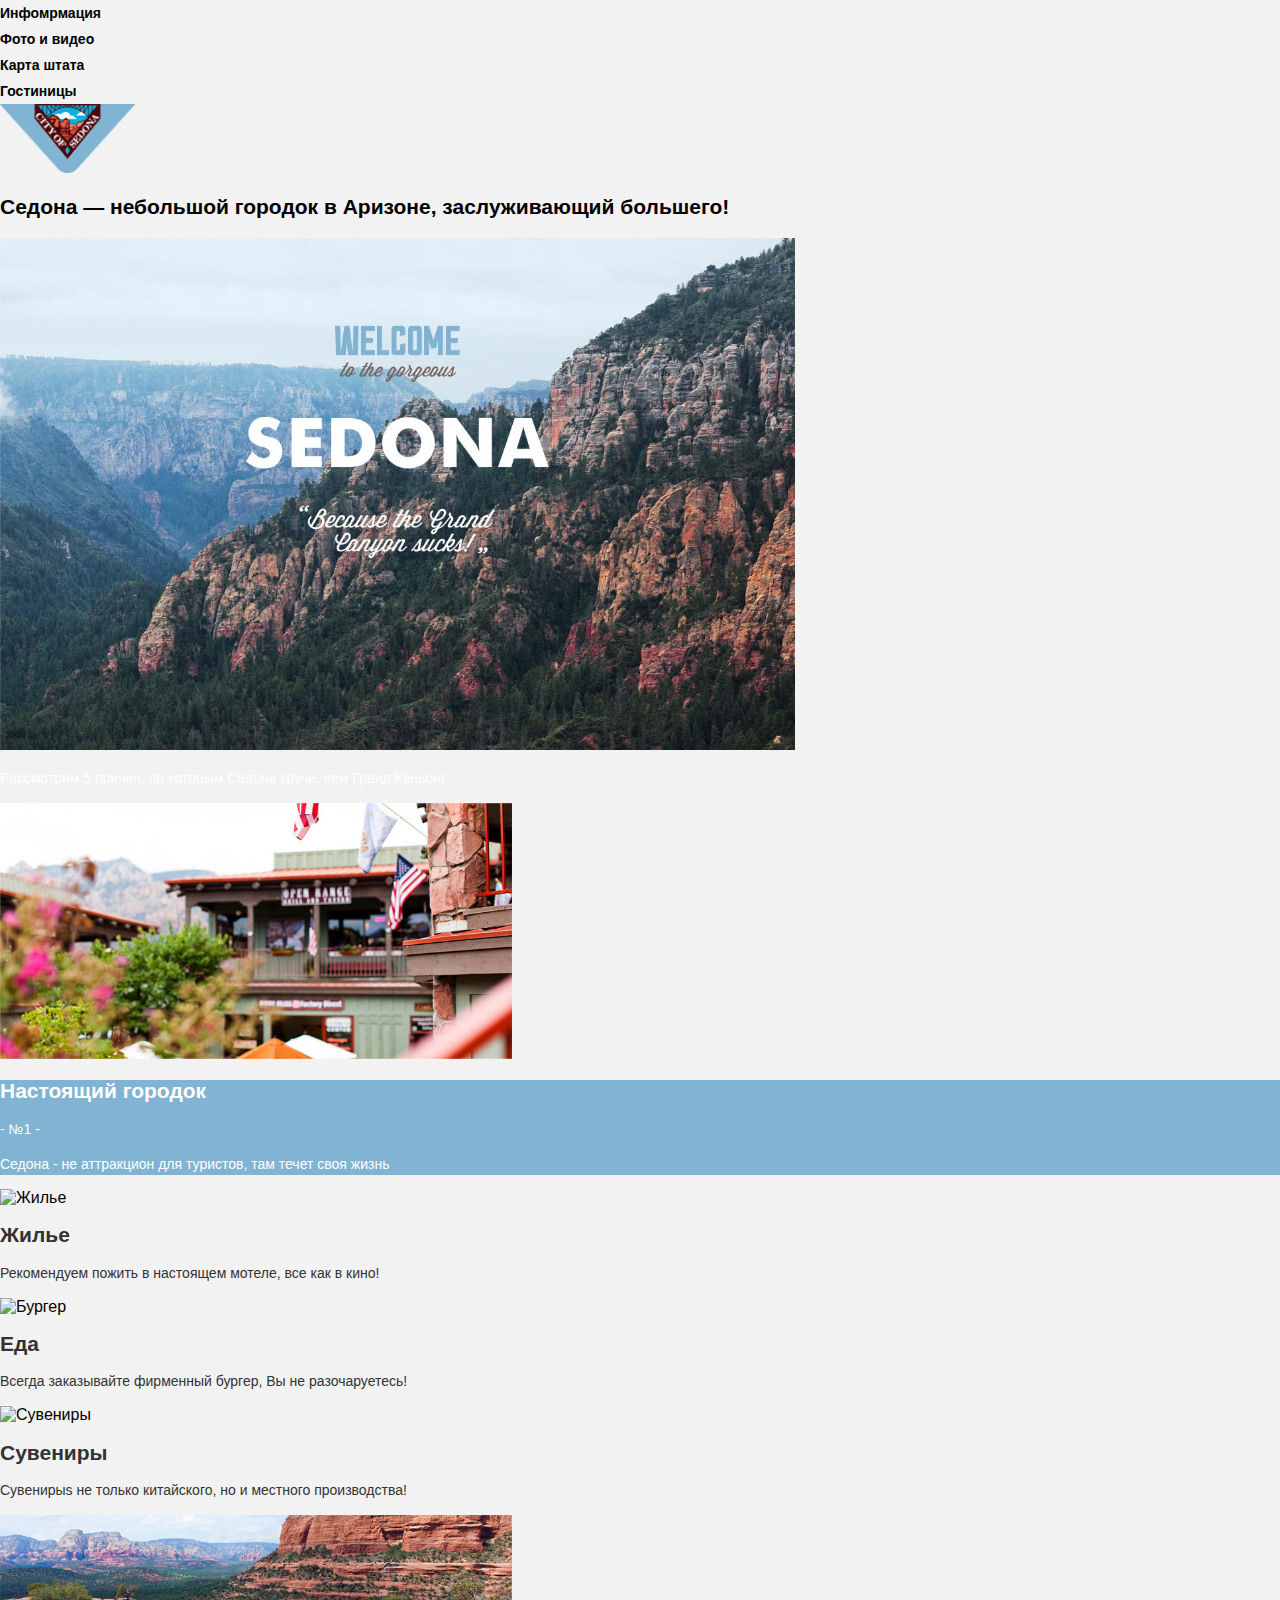
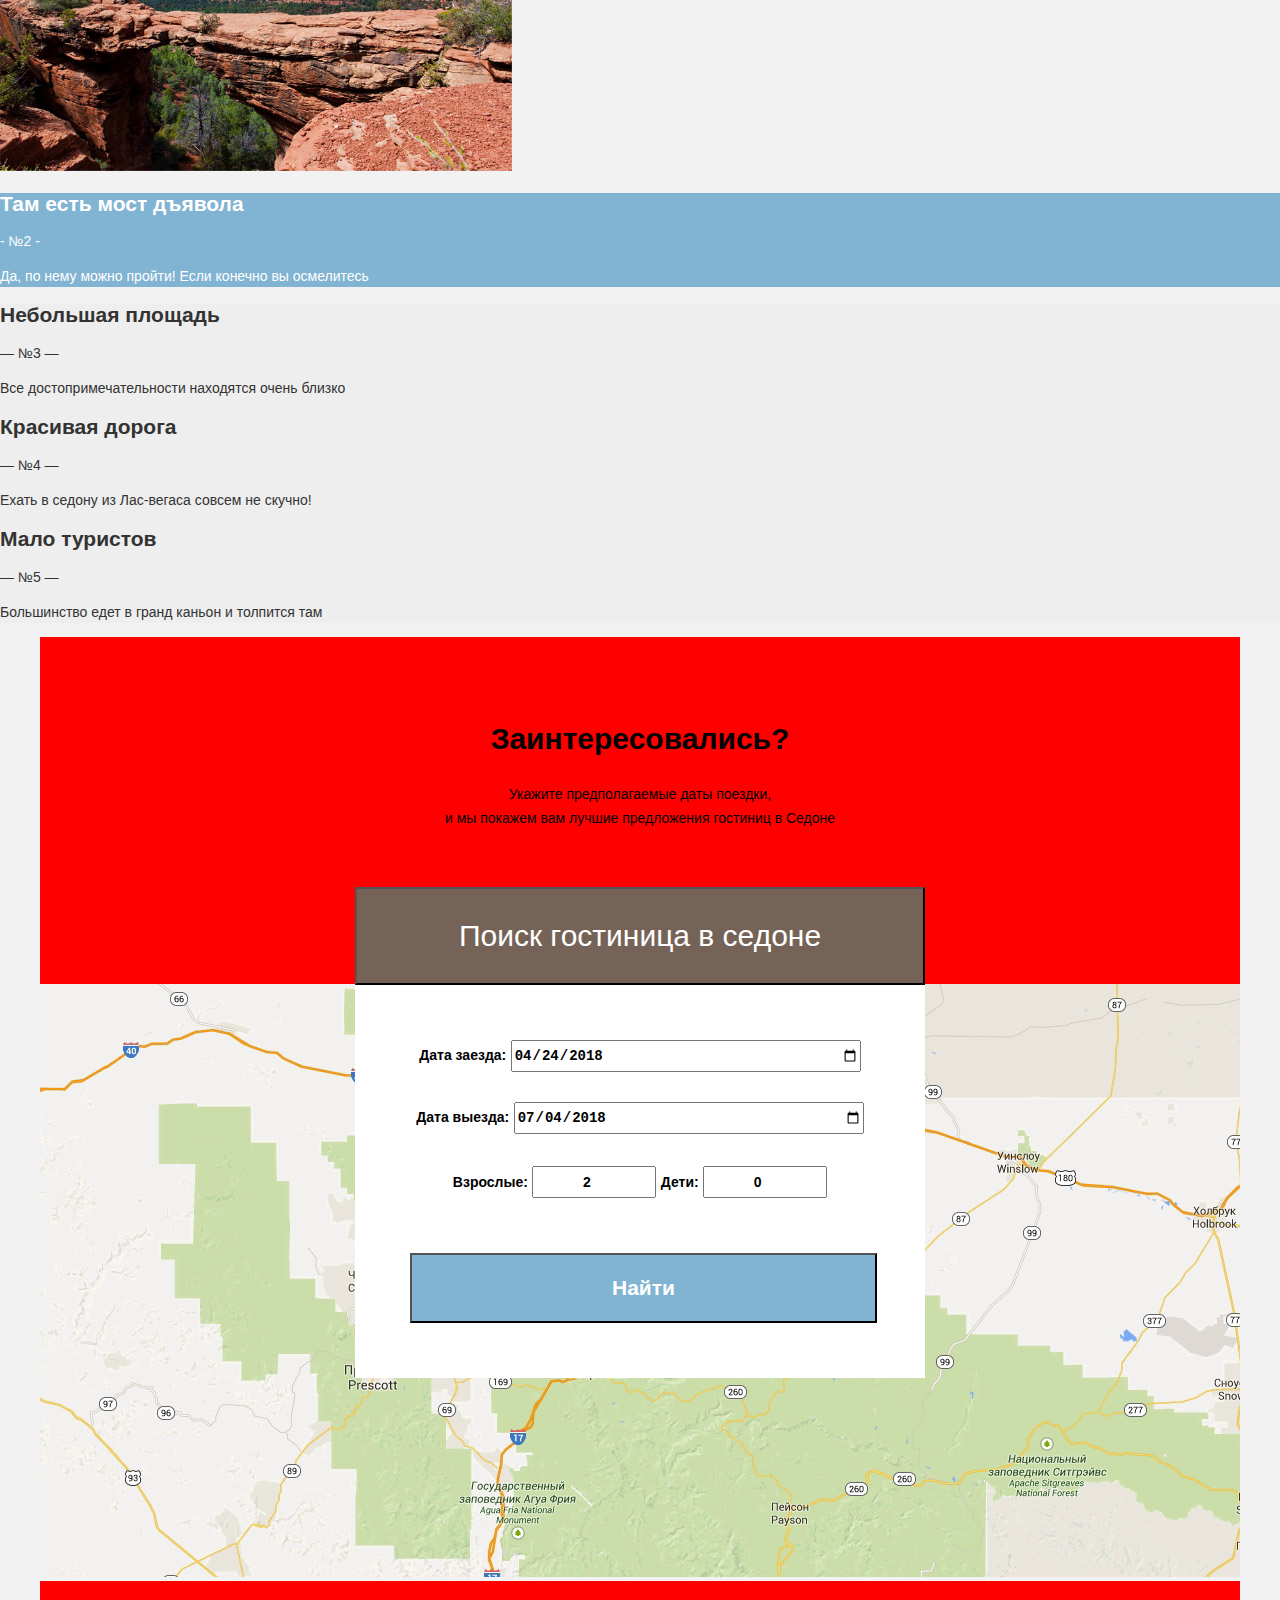
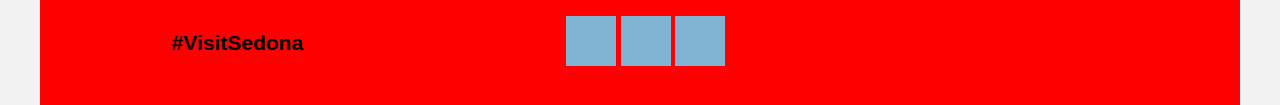
==== index.html @ d607584d "Доступность" ====
<!DOCTYPE html>
<html lang="ru">
  <head>
    <meta charset="utf-8">
    <title>HTML Academy: Седона</title>
    <link rel="stylesheet" href="css/style.css">
  </head>
  <body>
  	<header>
  	  <nav class="navigation">
  	    <ul>
		  		<li><a href="#" alt="инфомрмация">Инфомрмация</a></li>
	  			<li><a href="#" alt="фото и видео">Фото и видео</a></li>
	  			<li><a href="#" alt="карта штата">Карта штата</a></li>
	  			<li><a href="#" alt="rостиницы">Гостиницы</a></li>
	  		</ul>	
	  </nav>

	  <img class="logo" src="img/logo.png" alt="Логотип">

	  <section class="mainInfo">
			<h2>Седона — небольшой городок в Аризоне, заслуживающий большего!</h2>
			<img src="img/mainPhoto.jpg" class="mainPhoto" alt="Основное фото" height="512px">
	  </section>
	</header>
  	
	<main>
		<section class="motivation">
			<h2 class="visually-hidden">Основные преимущества Седоны</h2>
			<p>Рассмотрим 5 причин, по которым Седона круче, чем Гранд Каньон!</p>
			<ul class="features">
			  <li class="feature">
					<div class="bigFeature">
					  <img src="img/hotel.jpg" alt="Город" width="512" height="256">
					  <div class="about">
							<h2>Настоящий городок</h2>
							<p>- №1 -</p>
							<p>Седона - не аттракцион для туристов, там течет своя жизнь</p>
					  </div>	
					</div>
			  </li>

				<li class="feature">
					<article class="smallFeature">
						<img src="" alt="Жилье">
						<h2>Жилье</h2>
						<p>Рекомендуем пожить в настоящем мотеле, все как в кино!</p>
					</article>
					<article class="smallFeature">
						<img src="" alt="Бургер">
						<h2>Еда</h2>
						<p>Всегда заказывайте фирменный бургер, Вы не разочаруетесь!</p>
					</article>
					<article class="smallFeature">
						<img src="" alt="Сувениры">
						<h2>Сувениры</h2>
						<p>Сувенирыs не только китайского, но и местного производства!</p>
					</article>
				</li>

				<li class="feature">
					<div class="bigFeature">
						<img src="img/stones.jpg" alt="Мост дъявола" width="512" height="256">
						<div class="about">
							<h2>Там есть мост дъявола</h2>
							<p>- №2 -</p>
							<p>Да, по нему можно пройти! Если конечно вы осмелитесь</p>
						</div>
					</div>
				</li>

				<li class="feature">
					<div class="smallFeature">
						<h2>Небольшая площадь</h2>
						<p>— №3 —</p>
						<p>Все достопримечательности находятся очень близко</p>
					</div>
					<div class="smallFeature">
						<h2>Красивая дорога</h2>
						<p>— №4 —</p> 
						<p>Ехать в седону из Лас-вегаса совсем не скучно!</p>
					</div>
					<div class="smallFeature">
						<h2>Мало туристов</h2> 
						<p>— №5 —</p>
						<p>Большинство едет в гранд каньон и толпится там</p>
					</div>
				</li>
				</ul>
			</section>

			<section class="interesting">
					<h2>Заинтересовались?</h2>
					<p>Укажите предполагаемые даты поездки, <br>и мы покажем вам лучшие предложения гостиниц в Седоне</p>

					<div class="search">
						<button type="button" id="showFilter" alt="Показать форму поиска">Поиск гостиница в седоне</button>
						<form class="searchHotel" action="" method="post">
							<h2 class="visually-hidden">Форма для бронирования гостиницы</h2>
							<label for="date-field">Дата заезда:</label>
							<input type="date" name="date-in" id="date-in-field" value="2018-04-24">
							<br>
							<label for="date-out-field">Дата выезда:</label>
							<input type="date" name="date-out" id ="date-out-field" value="2018-07-04">
							<br>
							<label for="man-count-field">Взрослые:</label>
							<input type="number" id="man-count-field" name="manCount" step="1" min="0" value="2">
							<label for="child-count-field">Дети:</label>
							<input type="number" id="child-count-field" name="childCount" step="1" min="0" value="0">
							<br>
							<input type="submit" name="submit" id = "search-submit" value="Найти">
						</form>	
					</div>
			</section>

			<section class="location">
				<img src="img/map.jpg" alt="Карта" width="100%">
			</section>
				
			
			

  	</main>

  	<footer>
	  	<section class="hashTag">#VisitSedona</section>

  	  <section class="social">
  	  	 <h2 class="visually-hidden">Социальные сети</h2>
         <a href="#" class="social tw-btn" alt="Твиттер"></a>
         <a href="#" class="social fb-btn" alt="фейсбук"></a>
         <a href="#" class="social yt-btn" alt="ютуб"></a>
      </section> 
			
  	  <section class="copyRight"> 
  	  	<a href="#" alt="Главная страница"></a>
      </section>
  	</footer>
  </body>
</html>
---- css/style.css ----
body{
	font-family: 'PT Sans', sans-serif;
	background-color: #f2f2f2;
	width: 1280px;
	margin: 0 auto;
}

footer{
	display: flex;
	justify-content:space-around;
	align-items: center;
	width: 1200px;
	margin: 0 auto;
	padding-top: 35px;
	padding-bottom: 35px;

	background-color: red;
}



.logo{
	width: 136px;
}

.navigation{
	font-size: 14px;
}


.navigation ul,
.motivation ul{
	list-style: none;
	padding:0px;
	margin: 0px;
}

.navigation a{
	color: #000000;
	text-decoration: none;
	font-weight: bold;
	line-height: 26px;
} 

.mainInfo h2{
	color: #000000;
	font-size: 21px;
	line-height: 26px;
}

.motivation p{
	color: #ffffff;
	font-size: 14px;
	line-height: 21px;
}

.motivation h2{
	color: #333333;
	font-size: 21px;
	line-height: 21px;
}

.motivation .bigFeature h2{
	color:#ffffff;
}

.motivation p:first-child{
	color: #333333;
	font-size: 14px;
	line-height: 26px;
}

.motivation .about{
	background-color:#81b3d2;
}

.motivation .smallFeature p{
	color: #333333;
}

.feature:last-child{
	background-color:#eeeeee; 
}


.location{
	width: 1200px;
	margin: 0 auto;
}

.interesting{
	position: relative;

	text-align: center;

	width: 1200px;
	margin: 0 auto;
	padding-top: 60px;
	padding-bottom: 140px;

	background-color: red;
}

.interesting h2{
	font-weight: bold;
	font-size: 30px;
	line-height: 36px;
}


.interesting p{
	font-size: 14px;
	line-height: 24px;
}


.search{
	position: absolute;
	margin: 0 auto;
	left: 0;
	right: 0;
	bottom: -394px;

	width: 570px;
}

.search button{
	color: white;
	font-size: 30px;
	line-height: 24px;

	width: 100%;
	padding: 35px 0;

	background-color: #766357;
}

.searchHotel{
	background-color: white;
	padding-bottom: 55px;
	padding-right: 55px;
	padding-left: 55px;
	padding-top: 55px;
}


.searchHotel h2{
	background-color: #766357;
	color:#000000;
	font-size: 21px;
	line-height: 26px;
}

#date-in-field{
	width: 345px;
}

#date-out-field{
	margin-top: 30px;
	width: 345px;
}

#man-count-field,
#child-count-field{
	text-align: center;

	width: 116px;

	margin-top: 32px;
	margin-bottom: 55px;
}

.searchHotel label,
.searchHotel input{
	font-weight: bold;
	color:#000000;
	font-size: 14px;
	line-height: 26px;
}

.searchHotel input[type="submit"]{
	color:#ffffff;
	font-size: 21px;
	line-height: 26px;
	text-align: center;

	padding: 20px 200px;

	background-color: #81b3d2;
}

.searchHotel input[type="submit"]:active{
	background-color: #5496bd;
	color:#88b6d1;
}



.itemDescription h2{
	font-weight: bold;
	color:#000000;
	font-size: 21px;
	line-height: 26px;
}

.itemDescription p{
	font-weight: bold;
	color:#333333;
	font-size: 14px;
	line-height: 21px;
}

.more-link{
	background-color: #81b3d2;
}

.reservation-link{
	background-color: #766357;	
}

.preview{
	width: 135px;
	height: 90px;
}




.hashTag{
	color:#000000;
	font-size: 21px;
	line-height: 26px;
	font-weight: bold;
}


.copyRight a{
		display: inline-block;
		background: url("img/logo-htmlacademy.svg") 50% 50% no-repeat;
		width: 120px;
		height: 43px;
}

.copyRight a:hover{
		background-color: #79a8c5;
}

.copyRight a:active{
		background-color: #bdbbbc;
}

a.social{
	width: 50px;
	height: 50px;
	display: inline-block;
	background-color: #81b3d2;
}

a.social:active{
	background-color: #5496bd;
}

a.social.tw-btn{
	background-image: url("img/twitter.svg");
	background-position: 50% 50%;
	background-size: 100%;
	background-repeat: no-repeat;
}

a.social.fb-btn{
	background-image: url("img/fb-icon.svg");
	background-position: 50% 50%;
	background-repeat: no-repeat;
}

a.social.yt-btn{
	background-image: url("img/youtube.svg");
	background-position: 50% 50%;
	background-size: 100%;
	background-repeat: no-repeat;
}

.visually-hidden {
  position: absolute;
  width: 1px;
  height: 1px;
  margin: -1px;
  border: 0;
  padding: 0;
  clip: rect(0 0 0 0);
  overflow: hidden;
}


@font-face {
    font-family: 'PtSans';
    src: url('https://fonts.googleapis.com/css?family=PT+Sans:400,700&amp;subset=cyrillic');
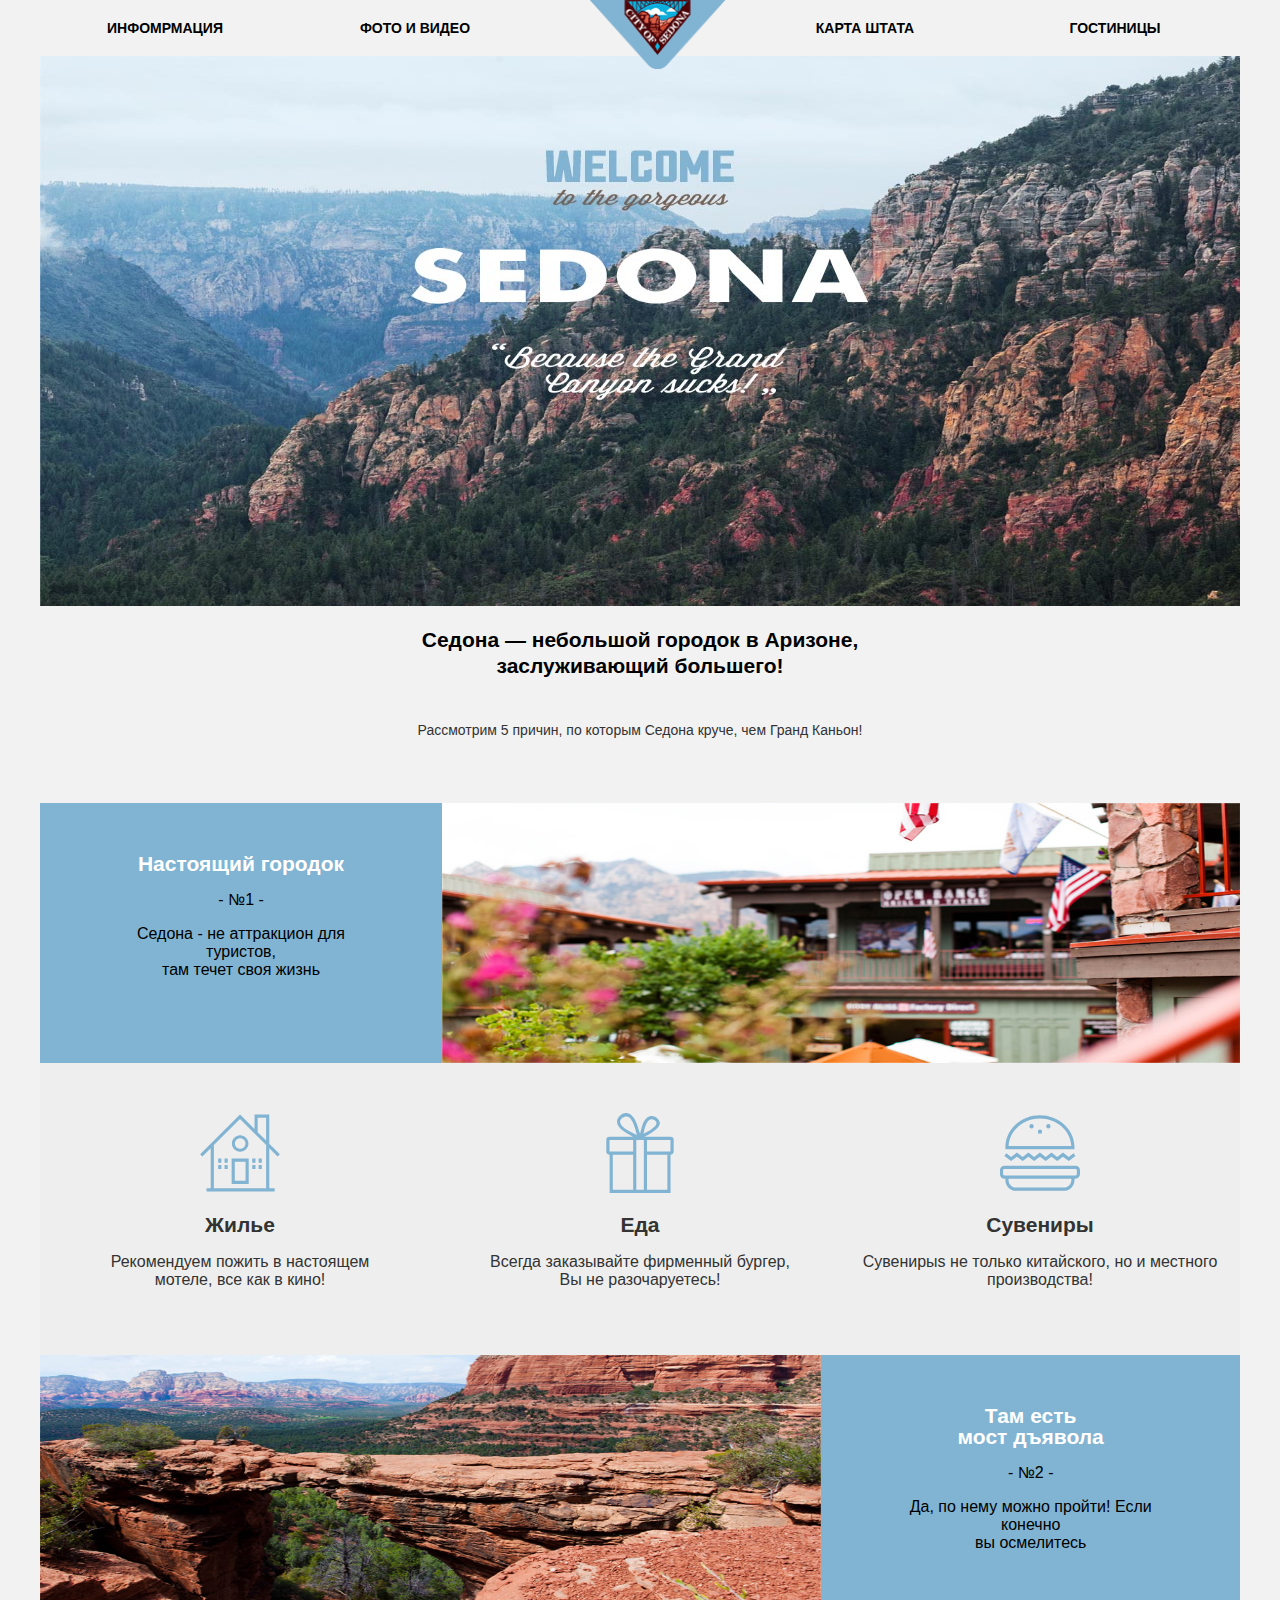
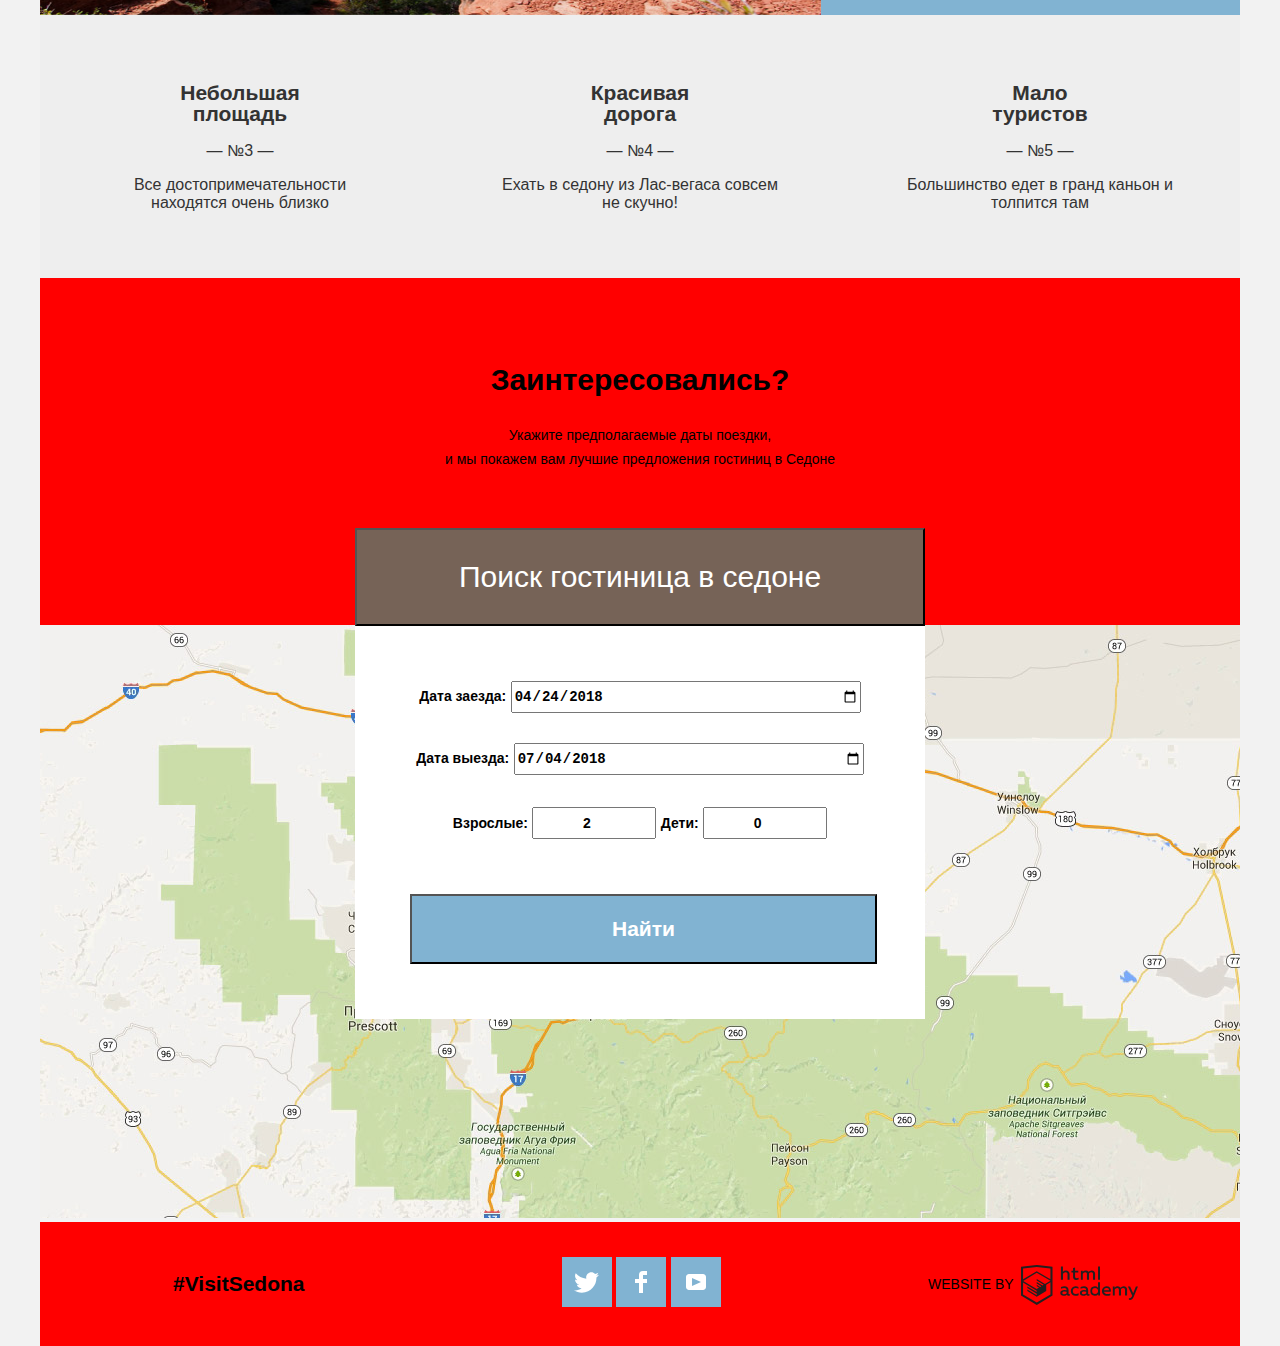
==== commit de042ab2: "additional styles" ====
--- a/index.html
+++ b/index.html
@@ -1,4 +1,4 @@
-<!DOCTYPE html>
+	<!DOCTYPE html>
 <html lang="ru">
   <head>
     <meta charset="utf-8">
@@ -19,15 +19,17 @@
 	  <img class="logo" src="img/logo.png" alt="Логотип">
 
 	  <section class="mainInfo">
-			<h2>Седона — небольшой городок в Аризоне, заслуживающий большего!</h2>
-			<img src="img/mainPhoto.jpg" class="mainPhoto" alt="Основное фото" height="512px">
+	  	<img src="img/mainPhoto.jpg" class="mainPhoto" alt="Основное фото" height="550px" width="100%">
+			<h2>Седона — небольшой городок в Аризоне,<br>заслуживающий большего!</h2>
 	  </section>
 	</header>
   	
 	<main>
 		<section class="motivation">
 			<h2 class="visually-hidden">Основные преимущества Седоны</h2>
-			<p>Рассмотрим 5 причин, по которым Седона круче, чем Гранд Каньон!</p>
+			<div class="motivationInfo">
+				<p>Рассмотрим 5 причин, по которым Седона круче, чем Гранд Каньон!</p>
+			</div>
 			<ul class="features">
 			  <li class="feature">
 					<div class="bigFeature">
@@ -35,26 +37,26 @@
 					  <div class="about">
 							<h2>Настоящий городок</h2>
 							<p>- №1 -</p>
-							<p>Седона - не аттракцион для туристов, там течет своя жизнь</p>
+							<p>Седона - не аттракцион для туристов, <br>там течет своя жизнь</p>
 					  </div>	
 					</div>
 			  </li>
 
 				<li class="feature">
 					<article class="smallFeature">
-						<img src="" alt="Жилье">
+						<img src="img/icon-1.svg" alt="Жилье" width="80" height="80">
 						<h2>Жилье</h2>
-						<p>Рекомендуем пожить в настоящем мотеле, все как в кино!</p>
+						<p>Рекомендуем пожить в настоящем <br>мотеле, все как в кино!</p>
 					</article>
 					<article class="smallFeature">
-						<img src="" alt="Бургер">
+						<img src="img/icon-2.svg" alt="Бургер" width="80" height="80">
 						<h2>Еда</h2>
-						<p>Всегда заказывайте фирменный бургер, Вы не разочаруетесь!</p>
+						<p>Всегда заказывайте фирменный бургер,<br> Вы не разочаруетесь!</p>
 					</article>
 					<article class="smallFeature">
-						<img src="" alt="Сувениры">
+						<img src="img/icon-3.svg" alt="Сувениры" width="80" height="80">
 						<h2>Сувениры</h2>
-						<p>Сувенирыs не только китайского, но и местного производства!</p>
+						<p>Сувенирыs не только китайского, но и местного <br>производства!</p>
 					</article>
 				</li>
 
@@ -62,28 +64,28 @@
 					<div class="bigFeature">
 						<img src="img/stones.jpg" alt="Мост дъявола" width="512" height="256">
 						<div class="about">
-							<h2>Там есть мост дъявола</h2>
+							<h2>Там есть <br>мост дъявола</h2>
 							<p>- №2 -</p>
-							<p>Да, по нему можно пройти! Если конечно вы осмелитесь</p>
+							<p>Да, по нему можно пройти! Если конечно <br>вы осмелитесь</p>
 						</div>
 					</div>
 				</li>
 
 				<li class="feature">
 					<div class="smallFeature">
-						<h2>Небольшая площадь</h2>
+						<h2>Небольшая<br>площадь</h2>
 						<p>— №3 —</p>
-						<p>Все достопримечательности находятся очень близко</p>
+						<p>Все достопримечательности<br>находятся очень близко</p>
 					</div>
 					<div class="smallFeature">
-						<h2>Красивая дорога</h2>
+						<h2>Красивая<br>дорога</h2>
 						<p>— №4 —</p> 
-						<p>Ехать в седону из Лас-вегаса совсем не скучно!</p>
+						<p>Ехать в седону из Лас-вегаса совсем <br>не скучно!</p>
 					</div>
 					<div class="smallFeature">
-						<h2>Мало туристов</h2> 
+						<h2>Мало<br>туристов</h2> 
 						<p>— №5 —</p>
-						<p>Большинство едет в гранд каньон и толпится там</p>
+						<p>Большинство едет в гранд каньон и <br>толпится там</p>
 					</div>
 				</li>
 				</ul>
@@ -125,15 +127,16 @@
   	<footer>
 	  	<section class="hashTag">#VisitSedona</section>
 
-  	  <section class="social">
-  	  	 <h2 class="visually-hidden">Социальные сети</h2>
+      <section class="socials">
+         <h2 class="visually-hidden">Социальные сети</h2>
          <a href="#" class="social tw-btn" alt="Твиттер"></a>
          <a href="#" class="social fb-btn" alt="фейсбук"></a>
          <a href="#" class="social yt-btn" alt="ютуб"></a>
       </section> 
-			
-  	  <section class="copyRight"> 
-  	  	<a href="#" alt="Главная страница"></a>
+      
+      <section class="copyRight"> 
+        <p>WEBSITE BY</p>
+        <a href="#" alt="Главная страница"><img src="img/logo-htmlacademy.svg"  alt="Логотип"></a>
       </section>
   	</footer>
   </body>
--- a/css/style.css
+++ b/css/style.css
@@ -5,28 +5,56 @@
 	margin: 0 auto;
 }
 
-footer{
-	display: flex;
-	justify-content:space-around;
-	align-items: center;
+header{
+	position: relative;
 	width: 1200px;
 	margin: 0 auto;
-	padding-top: 35px;
-	padding-bottom: 35px;
-
-	background-color: red;
-}
+	text-align: center;
+}
+
 
 
 
 .logo{
 	width: 136px;
+	position: absolute;
+	top:0;
+	left: 550px;
 }
 
 .navigation{
 	font-size: 14px;
-}
-
+
+	padding-top: 20px;
+	padding-bottom: 20px;
+}
+
+.navigation ul{
+	display: flex;
+	justify-content: space-around;
+	flex-direction: row;
+	padding: 0;
+	margin: 0;
+}
+
+.navigation ul li:nth-child(2){
+	margin-right: auto;
+}
+
+.navigation ul li a{
+	padding: 0;
+}
+
+.navigation ul li{
+	text-align: center;
+	text-transform: uppercase;
+	font-weight: bold;
+
+	display: inline-block;
+	padding: 0;
+	margin: 0;
+	width: 250px;
+}
 
 .navigation ul,
 .motivation ul{
@@ -38,8 +66,7 @@
 .navigation a{
 	color: #000000;
 	text-decoration: none;
-	font-weight: bold;
-	line-height: 26px;
+	padding:0px;
 } 
 
 .mainInfo h2{
@@ -48,10 +75,25 @@
 	line-height: 26px;
 }
 
-.motivation p{
+
+.motivation{
+	width: 1200px;
+	margin: 0 auto;
+	
+}
+
+.motivationInfo{
+	width: 1200px;
+	text-align: center;
+	padding-top:20px; 
+	padding-bottom:60px;
+}
+
+.motivationInfo p{
 	color: #ffffff;
 	font-size: 14px;
 	line-height: 21px;
+	margin: 0;
 }
 
 .motivation h2{
@@ -74,12 +116,78 @@
 	background-color:#81b3d2;
 }
 
+.motivation .smallFeature{
+	width: 400px;
+}
+
 .motivation .smallFeature p{
 	color: #333333;
 }
 
+.features{
+	display: flex;
+	flex-direction: column;
+}
+
+.feature{
+	text-align: center;
+	display: flex;
+	flex-direction: row;
+	justify-content: space-around;
+}
+
+
+.feature .bigFeature {
+	height: 260px;
+}
+
+.feature .bigFeature h2{
+	display: inline-block;
+	padding: 0;
+	margin: 0;
+	text-align: center;
+}
+
+.feature:nth-child(1) .bigFeature .about,
+.feature:nth-child(3) .bigFeature .about{
+	padding-top: 50px;
+	padding-bottom:60px;
+	padding-left:60px;
+	padding-right: 60px;
+}
+
+.feature:nth-child(1) .bigFeature img,
+.feature:nth-child(3) .bigFeature img{
+	width: 800px;
+	height: 260px;
+}
+
+.feature:nth-child(1) .bigFeature{
+	display: flex;
+	flex-direction: row-reverse;
+}
+
+.feature:nth-child(3) .bigFeature{
+	display: flex;
+	flex-direction: row;
+}
+
+
+
+
+
+.feature:nth-child(2){
+	background-color:#eeeeee; 
+	padding-top: 50px;
+	padding-bottom: 50px;
+}
+
+
+
 .feature:last-child{
 	background-color:#eeeeee; 
+	padding-top: 50px;
+	padding-bottom: 50px;
 }
 
 
@@ -113,6 +221,105 @@
 	line-height: 24px;
 }
 
+
+.searchResult{
+	display: flex;
+	flex-direction: column;
+	justify-content: content;
+
+	width: 1200px;
+	margin: 0 auto;
+}
+
+.searchResultHeader{
+	display: flex;
+	flex-direction: row;
+	justify-content: space-around;
+	align-items: center;
+	padding: 35px 0;
+}
+
+.searchResultHeader .sortDir{
+	margin-left: auto;
+
+	background-color: red;
+}
+
+.searchResultHeader li{
+	list-style: none;
+	padding: 0;
+	margin: 0;
+	display: inline-block;
+	margin-right: 36px;
+}
+
+.searchResultHeader ul{
+	list-style: none;
+	padding: 0;
+	margin: 0;
+
+	margin-left: 50px;
+}
+
+.searchResultHeader .sort-count{
+	display: inline-block;
+	font-size: 21px;
+	line-height: 26px;
+	font-weight: bold;
+	text-transform:uppercase;
+}
+
+.searchResult .searchResultHeader,
+.searchResult .item{
+	padding-left: 73px;
+	padding-right: 73px;
+}
+
+
+
+
+.item{
+	display: flex;
+	flex-direction: row;
+	align-items: center;
+	padding-top: 34px;
+	padding-bottom: 32px;
+	border-bottom: 1px solid #666666;
+}
+
+.item:first-of-type{
+	border-top: 1px solid #666666;
+}
+
+.item .rating{
+	display: flex;
+	flex-direction: column;
+	height: 93px;
+	margin-left: auto;
+	padding: 0;
+}
+
+
+.item .rating .stars{
+	width: 110px;
+	height: 20px;
+
+	background-color: red;
+}
+
+.item .rating .ratingDescription{
+	width: 110px;
+	text-transform: uppercase;
+	font-size: 14px;
+	text-align: center;
+	margin-top: auto;
+	padding: 7px 0;
+}
+
+.item .rating .ratingDescription p{
+	margin: 0;
+	padding: 0;
+}
 
 .search{
 	position: absolute;
@@ -195,14 +402,99 @@
 }
 
 
+.itemDescription {
+	display: flex;
+	flex-direction: column;
+	justify-content: space-between;
+	align-items: center;
+	width: 260px;
+	height: 90px;
+	margin-left: 30px;
+}
+
+.itemDescription .links{
+	display: flex;
+	flex-direction: row;
+}
+
+.itemDescription .links a{
+	font-size: 14px;
+	display: inline-block;
+	text-decoration: none;
+	text-transform: uppercase;
+	color: white;
+	text-align: center;
+	padding: 7px 0;
+}
+
+.itemDescription .type-info{
+	display: flex;
+	justify-content: row;
+}
+
+.itemDescription .type-info p{
+	display: inline-block;
+	padding: 0;
+	margin: 0;
+}
+
+.itemDescription .type-info p:first-child{
+	width: 109px;
+}
+
+.itemDescription .type-info p:last-child{
+	width: 142px;
+	margin-left: 8px;
+}
+
+
+.itemDescription .links a:first-child{
+	width: 110px;
+}
+
+.itemDescription .links a:last-child{
+	width: 142px;
+	margin-left: 8px;
+}
+
+.itemDescription .links a:first-child:active{
+	background-color: #5496bd;
+	color: #88b6d1;
+}
+
+.itemDescription .links a:first-child:hover{
+	background-color: #669ec0;
+	color: white;
+}
+
+.itemDescription .links a:last-child:active{
+	background-color: #503e33;
+	color: #857871;
+}
+
+.itemDescription .links a:last-child:hover{
+	background-color: #604e43;
+	color: white;
+}
+
+
 
 .itemDescription h2{
+	width: 100%;
+	padding: 0;
+	margin-left: 0px;
 	font-weight: bold;
 	color:#000000;
 	font-size: 21px;
 	line-height: 26px;
 }
 
+.itemDescription h2,
+.itemDescription p{
+	padding: 0;
+	margin: 0;
+}
+
 .itemDescription p{
 	font-weight: bold;
 	color:#333333;
@@ -219,12 +511,183 @@
 }
 
 .preview{
-	width: 135px;
+	width: 136px;
 	height: 90px;
 }
 
-
-
+fieldset {
+    border: 0;
+}
+
+
+.filter{
+	width: 1200px;
+	margin: 0 auto;
+
+	font-weight: 600;
+  font-size: 16px;
+  line-height: 21px;
+  color: #ffffff;
+  text-transform: uppercase;
+
+  background-image: url("../img/filter_background.jpg");
+}
+
+.mainFilter{
+	display: flex;
+	flex-direction: row;
+
+	padding: 30px 70px;
+}
+
+.loading,
+.infrastructure{
+	display: flex;
+	justify-content: space-between;
+	flex-direction: column;
+	width: 255px;
+}
+
+.filter-range {
+  width: 330px;
+  margin-left: auto;
+}
+
+.filter-range-title {
+  margin-bottom: 9px;
+}
+
+.price-controls {
+  position: relative;
+  
+  height: 36px;
+  margin-bottom: 20px;
+
+  font-size: 0;
+
+  border: 2px solid #ffffff;
+  border-radius: 2px;
+}
+
+.price-controls::after {
+  content: "";
+  position: absolute;
+  top: 50%;
+  left: 50%;
+
+  width: 2px;
+  height: 22px;
+
+  background: #ffffff;
+  transform: translate(-50%, -50%);
+}
+
+.price-controls label {
+  display: inline-block;
+
+  font-size: 14px;
+  line-height: 38px;
+  vertical-align: top;
+
+  cursor: pointer;
+}
+
+.price-controls .min-price,
+.price-controls .max-price {
+  width: 90px;
+  padding-left: 65px;
+}
+
+.price-controls input {
+  width: 50px;
+  margin: 0;
+
+  color: inherit;
+  font: inherit;
+
+  background: none;
+  border: none;
+}
+
+.range-controls {
+  position: relative;
+
+  margin-bottom: 32px;
+}
+
+.range-controls .scale {
+  height: 2px;
+
+  background: rgba(255, 255, 255, 0.3);
+}
+
+.range-controls .bar {
+  width: 80%;
+  height: 2px;
+
+  background: #ffffff;
+}
+
+.range-toggle {
+  position: absolute;
+  top: -9px;
+
+  width: 4px;
+  height: 4px;
+
+  background: #ababab;
+  border: 8px solid #ffffff;
+  border-radius: 50%;
+  box-shadow: 0 2px 1px 0 rgba(0, 1, 1, 0.2);
+  cursor: pointer;
+}
+
+.range-toggle:hover {
+  background: #1c4f80;
+}
+
+.range-toggle-min {
+  left: 0;
+}
+
+.range-toggle-max {
+  left: 80%;
+}
+
+.btn-transparent {
+  display: block;
+  margin: 0 auto;
+  padding: 6px 35px;
+
+  font-size: 14px;
+  line-height: 20px;
+  color: #ffffff;
+  text-transform: uppercase;
+
+  background: transparent;
+  border: 2px solid #ffffff;
+  border-radius: 2px;
+  cursor: pointer;
+}
+
+.btn-transparent:hover {
+  color: #000000;
+
+  background: #ffffff;
+}
+
+footer{
+	display: flex;
+	justify-content:space-between;
+	align-items: center;
+	width: 965px;
+	margin: 0 auto;
+	padding-top: 35px;
+	padding-bottom: 35px;
+	padding-left: 133px;
+	padding-right: 102px;
+	background-color: red;
+}
 
 .hashTag{
 	color:#000000;
@@ -233,12 +696,24 @@
 	font-weight: bold;
 }
 
+.copyRight{
+	width: 210px;
+	display: flex;
+	flex-direction: row;
+	align-items: center;
+}
+
+.copyRight p{
+	font-size: 14px;
+	line-height: 26px;
+	padding:0;
+	margin: 0;
+}
 
 .copyRight a{
-		display: inline-block;
-		background: url("img/logo-htmlacademy.svg") 50% 50% no-repeat;
-		width: 120px;
-		height: 43px;
+	width: 117px;
+	margin-left: auto;
+	padding-top: 5px;
 }
 
 .copyRight a:hover{
@@ -247,6 +722,10 @@
 
 .copyRight a:active{
 		background-color: #bdbbbc;
+}
+
+.socials{
+	margin-left: 50px;
 }
 
 a.social{
@@ -261,22 +740,21 @@
 }
 
 a.social.tw-btn{
-	background-image: url("img/twitter.svg");
+	background-image: url("../img/twitter.svg");
 	background-position: 50% 50%;
-	background-size: 100%;
+	background-size: 50%;
 	background-repeat: no-repeat;
 }
 
 a.social.fb-btn{
-	background-image: url("img/fb-icon.svg");
+	background-image: url("../img/fb-icon.svg");
 	background-position: 50% 50%;
 	background-repeat: no-repeat;
 }
 
 a.social.yt-btn{
-	background-image: url("img/youtube.svg");
+	background-image: url("../img/youtube.svg");
 	background-position: 50% 50%;
-	background-size: 100%;
 	background-repeat: no-repeat;
 }
 
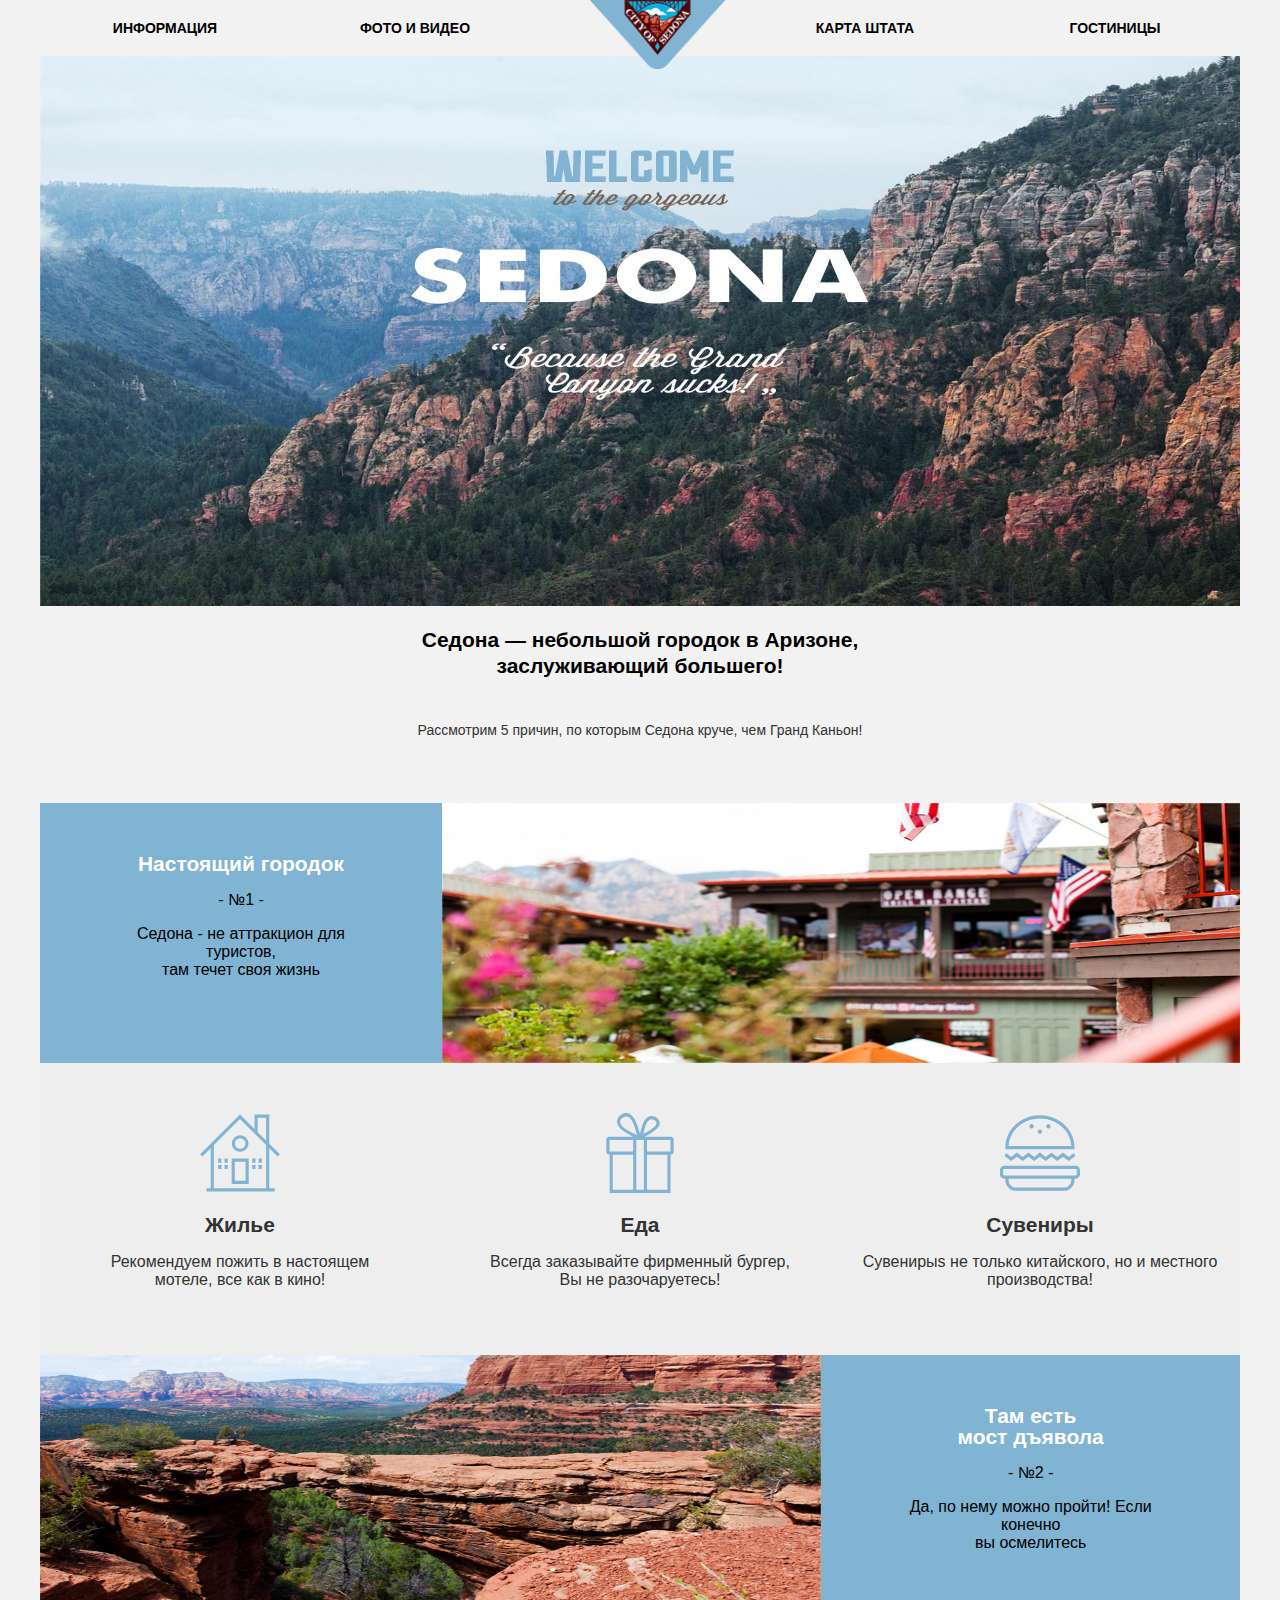
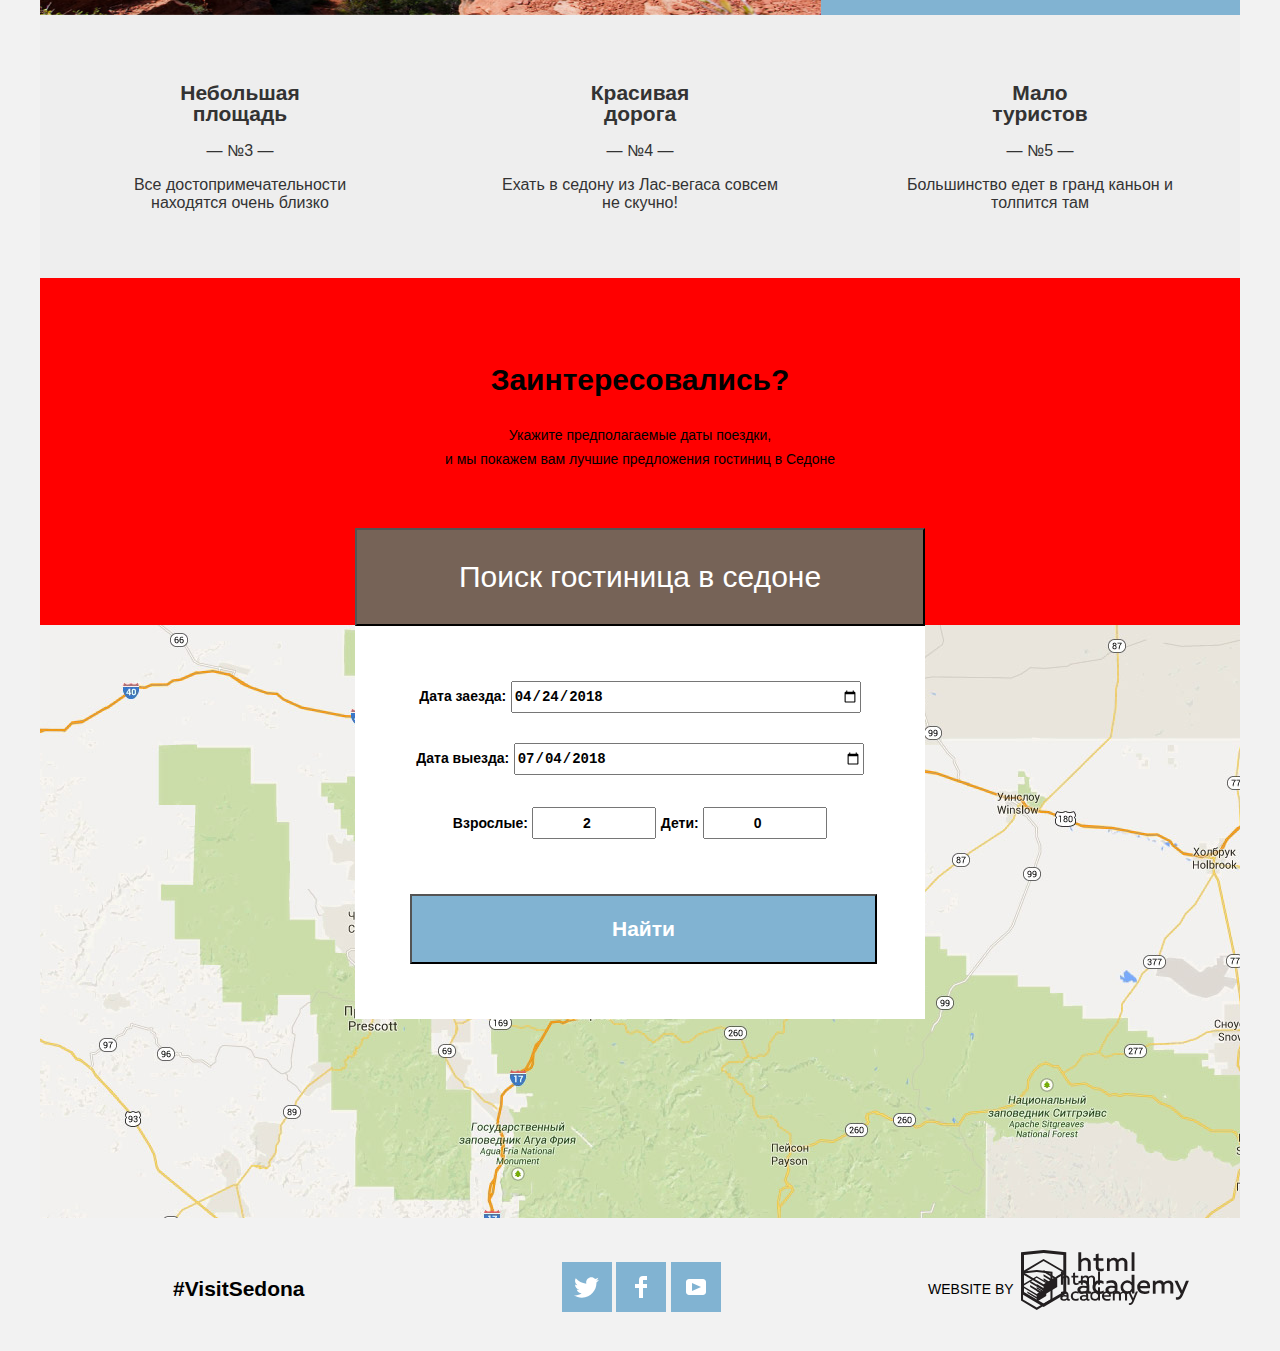
==== commit 046d9c89: "styles" ====
--- a/index.html
+++ b/index.html
@@ -9,7 +9,7 @@
   	<header>
   	  <nav class="navigation">
   	    <ul>
-		  		<li><a href="#" alt="инфомрмация">Инфомрмация</a></li>
+		  		<li><a href="#" alt="инфомрмация">Информация</a></li>
 	  			<li><a href="#" alt="фото и видео">Фото и видео</a></li>
 	  			<li><a href="#" alt="карта штата">Карта штата</a></li>
 	  			<li><a href="#" alt="rостиницы">Гостиницы</a></li>
--- a/css/style.css
+++ b/css/style.css
@@ -27,6 +27,14 @@
 
 	padding-top: 20px;
 	padding-bottom: 20px;
+}
+
+.navigation a:hover{
+	color: #89b8d5;
+}
+
+.navigation a:active{
+	color: #c7c7c7;
 }
 
 .navigation ul{
@@ -235,33 +243,96 @@
 	display: flex;
 	flex-direction: row;
 	justify-content: space-around;
-	align-items: center;
-	padding: 35px 0;
+	align-items: baseline;
+	padding: 45px 0;
+
+	text-transform: uppercase;
 }
 
 .searchResultHeader .sortDir{
 	margin-left: auto;
-
-	background-color: red;
+}
+
+.searchResultHeader .sortDir .sort-up{
+		display: inline-block;
+		width: 10px;
+		height: 10px;
+		background: url("../img/sortDir-state2.svg") 50% 50% no-repeat;
+}
+
+.searchResultHeader .sortDir .sort-down{
+		display: inline-block;
+		width: 10px;
+		height: 10px;
+		background: url("../img/sortDir-state2.svg") 50% 50% no-repeat;
+		transform: rotate(180deg);
+		margin-left: 10px;
+}
+
+.searchResultHeader .sortDir .sort-up:active{
+		background: url("../img/sortDir-state1.svg") 50% 50% no-repeat;
+}
+
+.searchResultHeader .sortDir .sort-down:active{
+		background: url("../img/sortDir-state1.svg") 50% 50% no-repeat;
+		transform: rotate(180deg);
+}
+
+.searchResultHeader .sortDir .sort-up:hover{
+		background: url("../img/sortDir.svg") 50% 50% no-repeat;
+}
+
+.searchResultHeader .sortDir .sort-down:hover{
+		background: url("../img/sortDir.svg") 50% 50% no-repeat;
+		transform: rotate(180deg);
+}
+
+
+
+.searchResultHeader .sortingCrit{
+	width: 530px;
+	display: flex;
+}
+
+.searchResultHeader .sortingCrit p{
+	display: inline-block;
+	padding: 0;
+	margin: 0;
 }
 
 .searchResultHeader li{
+	color: #b2b2b2;
+	border-bottom: 1px dotted #81b3d2;
+
 	list-style: none;
 	padding: 0;
 	margin: 0;
 	display: inline-block;
-	margin-right: 36px;
-}
+	margin-right: 33px;
+}
+
+.searchResultHeader li:hover{
+	color: #81b3d2;
+	border-bottom: 1px dotted #81b3d2;
+}
+
+.searchResultHeader li:active{
+	color: black;
+	border: none;
+}
+
+
+
 
 .searchResultHeader ul{
 	list-style: none;
 	padding: 0;
 	margin: 0;
-
-	margin-left: 50px;
+	margin-left: auto;
 }
 
 .searchResultHeader .sort-count{
+	width: 163px;
 	display: inline-block;
 	font-size: 21px;
 	line-height: 26px;
@@ -303,20 +374,37 @@
 .item .rating .stars{
 	width: 110px;
 	height: 20px;
-
+	align-self: flex-end;
 	background-color: red;
 }
 
+.item .rating .stars.star-4{
+	background: url("../img/star.svg") 0 0 repeat-x;
+	width: 75px;
+}
+
+.item .rating .stars.star-3{
+	background: url("../img/star.svg") 0 0 repeat-x;
+	width: 55px;
+}
+
+.item .rating .stars.star-2{
+	background: url("../img/star.svg") 0 0 repeat-x;
+	width: 35px;
+}
+
+
 .item .rating .ratingDescription{
-	width: 110px;
 	text-transform: uppercase;
 	font-size: 14px;
+	align-self: flex-end;
 	text-align: center;
 	margin-top: auto;
 	padding: 7px 0;
 }
 
 .item .rating .ratingDescription p{
+	display: inline-block;
 	margin: 0;
 	padding: 0;
 }
@@ -448,33 +536,33 @@
 }
 
 
-.itemDescription .links a:first-child{
+.itemDescription .links a.more-link{
 	width: 110px;
 }
 
-.itemDescription .links a:last-child{
+.itemDescription .links a.reservation-link{
 	width: 142px;
 	margin-left: 8px;
 }
 
-.itemDescription .links a:first-child:active{
+.itemDescription .links a.more-link:active{
+	color: #5496bd;
 	background-color: #5496bd;
-	color: #88b6d1;
-}
-
-.itemDescription .links a:first-child:hover{
+}
+
+.itemDescription .links a.more-link:hover{
+	color: white;
 	background-color: #669ec0;
+}
+
+.itemDescription .links a.reservation-link:active{
+	color: #857871;
+	background-color: #503e33;
+}
+
+.itemDescription .links a.reservation-link:hover{
 	color: white;
-}
-
-.itemDescription .links a:last-child:active{
-	background-color: #503e33;
-	color: #857871;
-}
-
-.itemDescription .links a:last-child:hover{
 	background-color: #604e43;
-	color: white;
 }
 
 
@@ -682,11 +770,10 @@
 	align-items: center;
 	width: 965px;
 	margin: 0 auto;
-	padding-top: 35px;
+	padding-top: 40px;
 	padding-bottom: 35px;
 	padding-left: 133px;
 	padding-right: 102px;
-	background-color: red;
 }
 
 .hashTag{
@@ -701,6 +788,7 @@
 	display: flex;
 	flex-direction: row;
 	align-items: center;
+	position: relative;
 }
 
 .copyRight p{
@@ -716,12 +804,22 @@
 	padding-top: 5px;
 }
 
-.copyRight a:hover{
-		background-color: #79a8c5;
-}
-
-.copyRight a:active{
-		background-color: #bdbbbc;
+.copyRight a::after{
+	content: "";
+  position: absolute;
+  background: url(../img/logo-htmlacademy.svg) 50% 50% no-repeat;
+  display: block;
+  top: -45px;
+  height: 117px;
+  width: 80%;
+}
+
+.copyRight a:hover:after{
+  background: url("../img/logo-htmlacademy-state-1.svg") 50% 50% no-repeat;
+}
+
+.copyRight a:active:after{
+  background: url("../img/logo-htmlacademy-state-2.svg") 50% 50% no-repeat;
 }
 
 .socials{
@@ -738,6 +836,11 @@
 a.social:active{
 	background-color: #5496bd;
 }
+
+a.social:hover{
+	background-color: #669ec0;
+}
+
 
 a.social.tw-btn{
 	background-image: url("../img/twitter.svg");
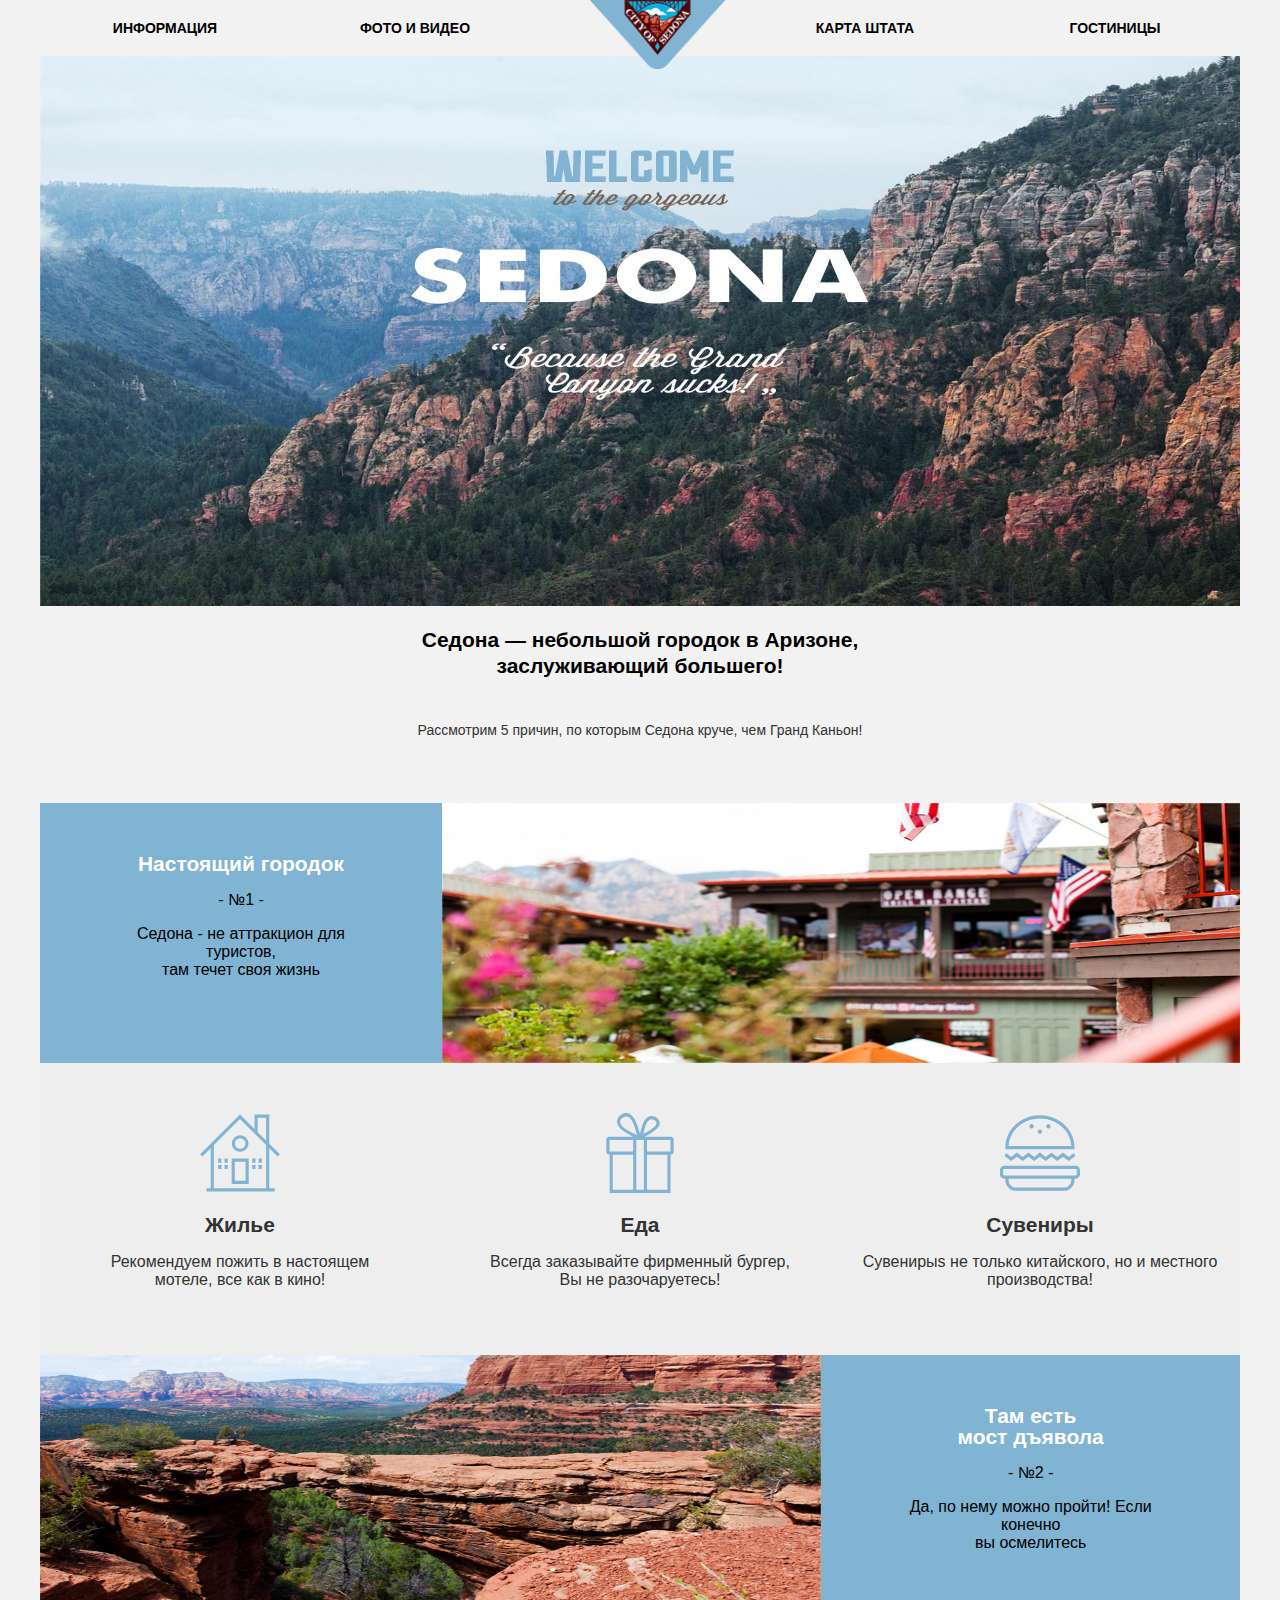
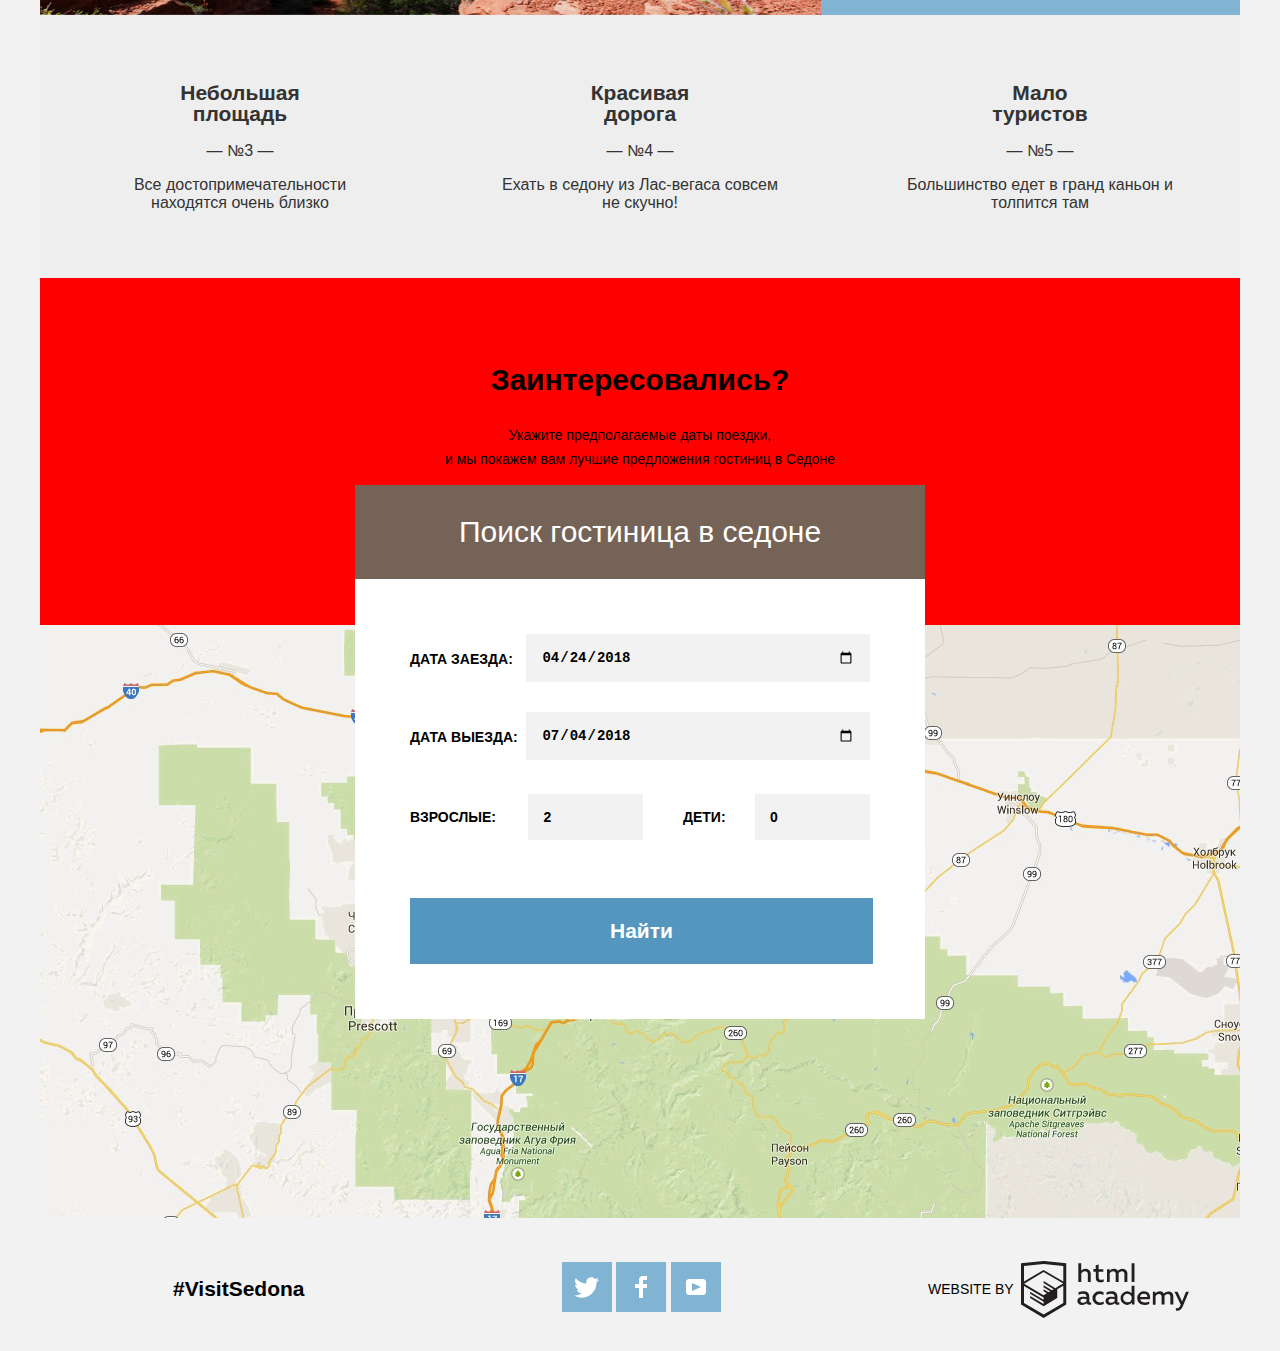
==== commit 0bc04154: "styles" ====
--- a/index.html
+++ b/index.html
@@ -99,16 +99,24 @@
 						<button type="button" id="showFilter" alt="Показать форму поиска">Поиск гостиница в седоне</button>
 						<form class="searchHotel" action="" method="post">
 							<h2 class="visually-hidden">Форма для бронирования гостиницы</h2>
-							<label for="date-field">Дата заезда:</label>
-							<input type="date" name="date-in" id="date-in-field" value="2018-04-24">
-							<br>
-							<label for="date-out-field">Дата выезда:</label>
-							<input type="date" name="date-out" id ="date-out-field" value="2018-07-04">
-							<br>
-							<label for="man-count-field">Взрослые:</label>
-							<input type="number" id="man-count-field" name="manCount" step="1" min="0" value="2">
-							<label for="child-count-field">Дети:</label>
-							<input type="number" id="child-count-field" name="childCount" step="1" min="0" value="0">
+							<div class="date-selector">
+								<label for="date-field">Дата заезда:</label>
+								<input type="date" name="date-in" id="date-in-field" value="2018-04-24">	
+							</div>
+							<div class="date-selector"> 
+								<label for="date-out-field">Дата выезда:</label>
+								<input type="date" name="date-out" id ="date-out-field" value="2018-07-04">	
+							</div>
+							<div class="count-selector">
+								<div class="man-container">
+									<label for="man-count-field">Взрослые:</label>
+									<input type="number" id="man-count-field" name="manCount" step="1" min="0" value="2">	
+								</div>
+								<div class="child-container">
+									<label for="child-count-field">Дети:</label>
+									<input type="number" id="child-count-field" name="childCount" step="1" min="0" value="0">	
+								</div>
+							</div>
 							<br>
 							<input type="submit" name="submit" id = "search-submit" value="Найти">
 						</form>	
@@ -125,7 +133,7 @@
   	</main>
 
   	<footer>
-	  	<section class="hashTag">#VisitSedona</section>
+      <section class="hashTag">#VisitSedona</section>
 
       <section class="socials">
          <h2 class="visually-hidden">Социальные сети</h2>
@@ -136,8 +144,9 @@
       
       <section class="copyRight"> 
         <p>WEBSITE BY</p>
-        <a href="#" alt="Главная страница"><img src="img/logo-htmlacademy.svg"  alt="Логотип"></a>
+        <a href="https://htmlacademy.ru/intensive/htmlcss" alt="Главная страница"></a>
       </section>
+  		
   	</footer>
   </body>
 </html>--- a/css/style.css
+++ b/css/style.css
@@ -200,6 +200,8 @@
 
 
 .location{
+	position: relative;
+	z-index: -2;
 	width: 1200px;
 	margin: 0 auto;
 }
@@ -419,6 +421,11 @@
 	width: 570px;
 }
 
+.search input,
+.search button{
+	border: none;
+}
+
 .search button{
 	color: white;
 	font-size: 30px;
@@ -446,25 +453,6 @@
 	line-height: 26px;
 }
 
-#date-in-field{
-	width: 345px;
-}
-
-#date-out-field{
-	margin-top: 30px;
-	width: 345px;
-}
-
-#man-count-field,
-#child-count-field{
-	text-align: center;
-
-	width: 116px;
-
-	margin-top: 32px;
-	margin-bottom: 55px;
-}
-
 .searchHotel label,
 .searchHotel input{
 	font-weight: bold;
@@ -484,11 +472,120 @@
 	background-color: #81b3d2;
 }
 
+#date-in-field{
+	width: 350px;
+}
+
+#date-out-field{
+	width: 350px;
+}
+
+.search{
+	text-transform: uppercase;
+}
+
+.search input:not([type="submit"]){
+	padding: 10px 15px;
+	border: none;
+	background-color: #f2f2f2;
+}
+
+
+.search .date-selector{
+	font-size: 14px;
+	text-transform: uppercase;
+
+	display: flex;
+	justify-content: center;
+	flex-direction: row;
+}
+
+.search .date-selector:nth-of-type(2){
+	margin-top: 30px;
+}
+
+.search .date-selector label{
+	display: inline-block;
+	width: 130px;
+	text-align: left;
+	padding-top: 12px;
+}
+
+.search .date-selector input::after{
+	content: "";
+	width: 25px;
+	height: 25px;
+
+	background: url("../img/calendar.svg") 50% 50% no-repeat;
+}
+
+.search .count-selector label{
+	display: inline-block;
+	text-align: left;
+	padding-top: 12px;
+}
+
+.search .count-selector .man-container label{
+	margin-right: 28px;
+}
+
+.search .count-selector .child-container label{
+	margin-right: 25px;
+}
+
+
+.search .count-selector{
+	display: flex;
+	flex-direction: row;
+	margin-top: 32px;
+}
+
+.search .count-selector .child-container{
+	margin-left: auto;
+}
+
+.search .count-selector input{
+	width: 85px;
+}
+
+.search .count-selector + div{
+	width: 180px;
+}
+
+
+.search .count-selector input[type="number"]::after{
+	content: "";
+	width: 25px;
+	height: 25px;
+	background: url("../img/plus.svg") 50% 50% no-repeat;
+
+	background-color: red;
+}
+
+.searchHotel input[type="submit"]{
+	color:white;
+	background-color: #5496bd;
+	margin-top: 40px;
+}
+
+
 .searchHotel input[type="submit"]:active{
+	color:#88b6d1;
 	background-color: #5496bd;
-	color:#88b6d1;
-}
-
+}
+
+.searchHotel input[type="submit"]:hover{
+	background-color: #669ec0;
+}
+
+.search #showFilter:hover{
+	background-color: #604e43;
+}
+
+.search #showFilter:active{
+	color: #857871;
+	background-color: #503e33;
+}
 
 .itemDescription {
 	display: flex;
@@ -628,13 +725,51 @@
 	padding: 30px 70px;
 }
 
+
+
 .loading,
 .infrastructure{
-	display: flex;
-	justify-content: space-between;
-	flex-direction: column;
 	width: 255px;
 }
+
+.loading div:first-of-type,
+.infrastructure div:first-of-type{
+	margin-top: 25px;
+}
+
+.loading div:not(:first-of-type),
+.infrastructure div:not(:first-of-type){
+	margin-top: 22px;
+}
+
+.checkboxs div{
+	margin-left: 44px;
+}
+
+.checkboxs label {
+    position: relative;
+    cursor: pointer;
+}
+
+.checkboxs label::before {
+    position: absolute;
+    top: -4px;
+    left: -40px;
+    z-index: 1;
+    width: 25px;
+    height: 25px;
+    content: '';
+    background: url("../img/checkbox-off.svg") 50% 50% no-repeat;
+}
+
+.checkboxs input[type="checkbox"] {
+    display: none;
+}
+
+.checkboxs input[type="checkbox"]:checked ~ label::before {
+    background: url("../img/checkbox-on.svg") 50% 50% no-repeat;
+}
+
 
 .filter-range {
   width: 330px;
@@ -774,6 +909,7 @@
 	padding-bottom: 35px;
 	padding-left: 133px;
 	padding-right: 102px;
+	background-color: (0, 0, 0, 0.5)
 }
 
 .hashTag{
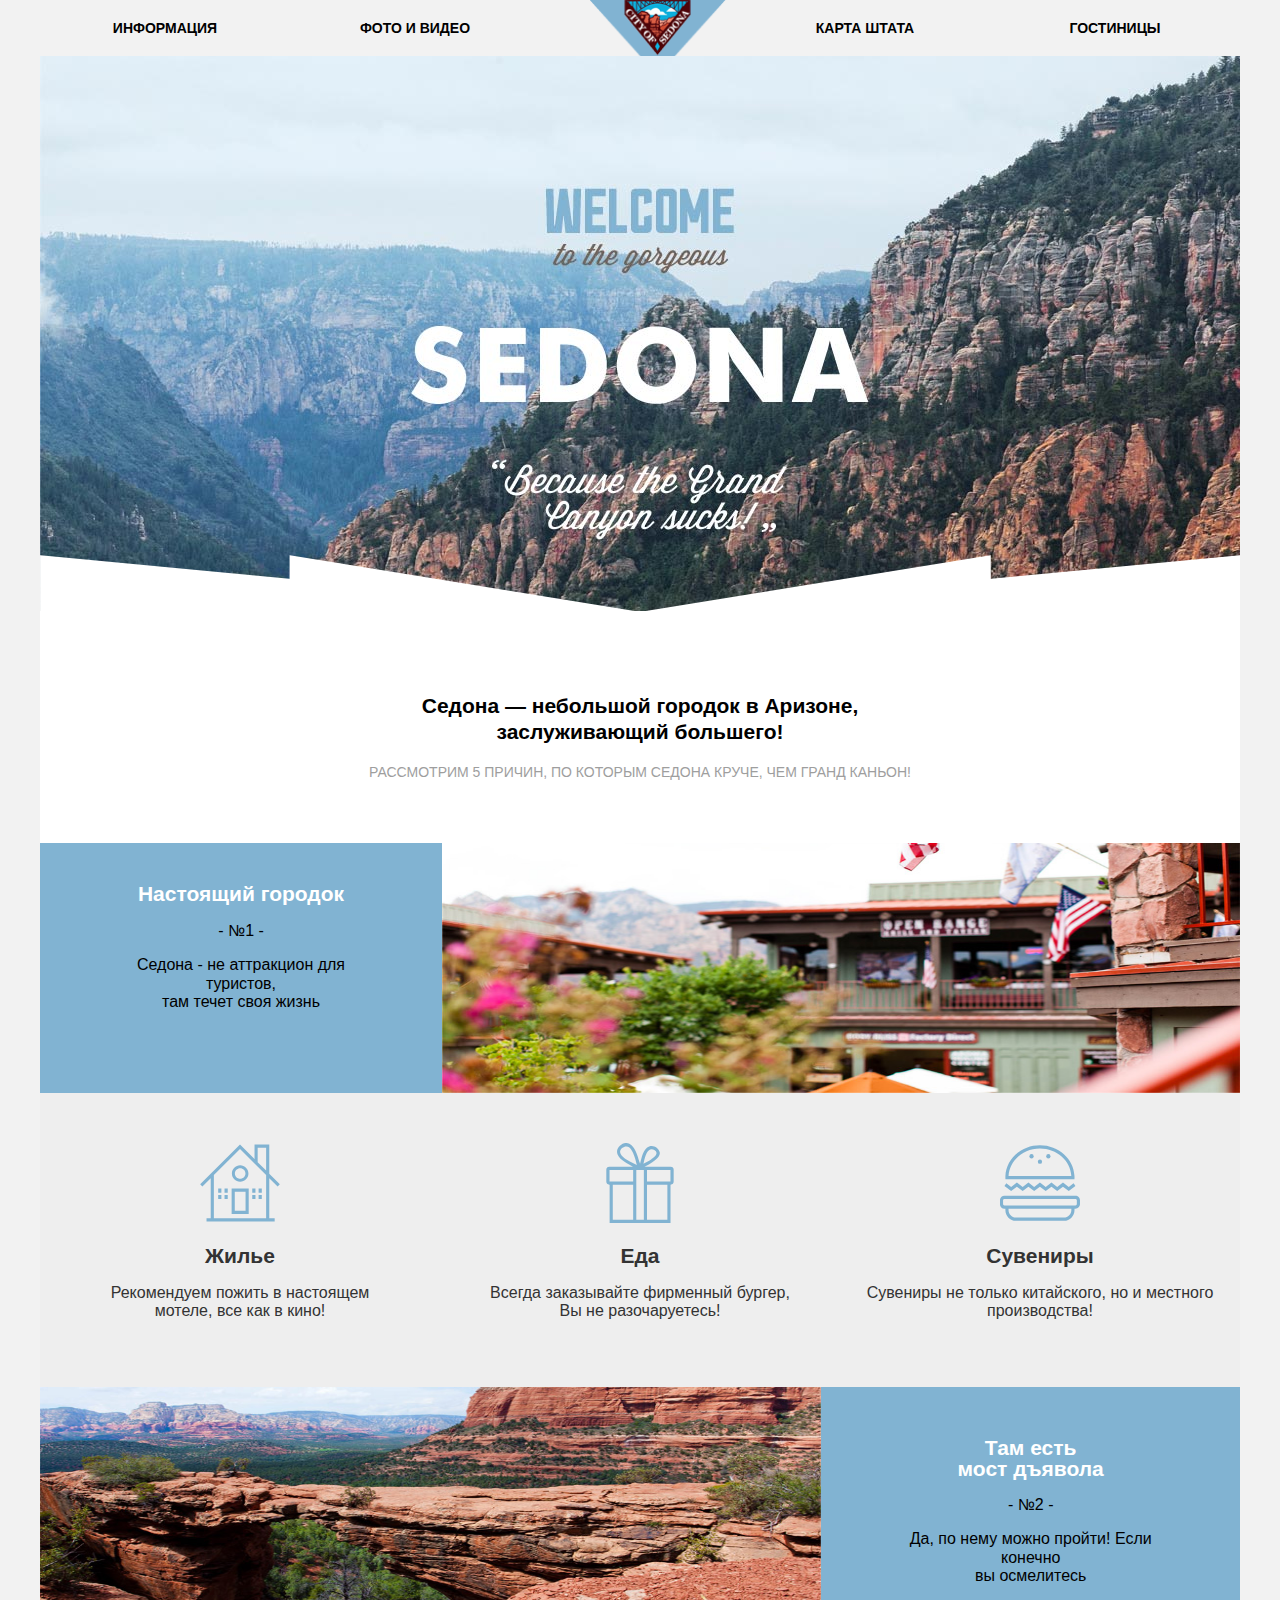
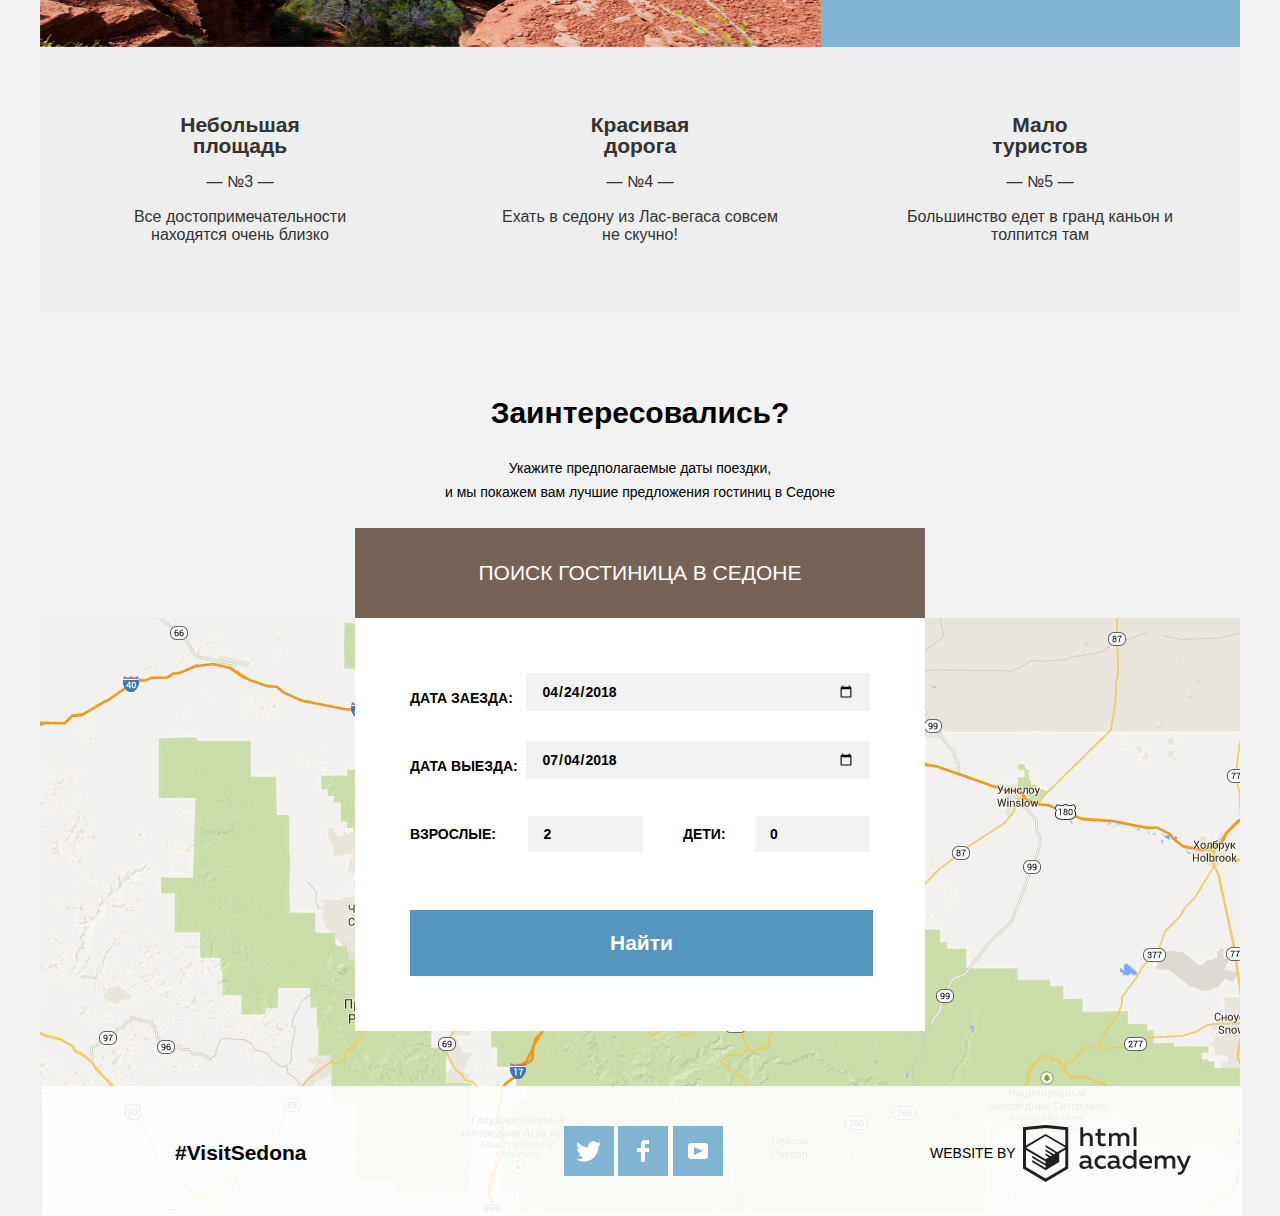
==== commit d5e11f74: "Styles" ====
--- a/index.html
+++ b/index.html
@@ -3,6 +3,7 @@
   <head>
     <meta charset="utf-8">
     <title>HTML Academy: Седона</title>
+    <link rel="stylesheet" href="css/normalize.css">
     <link rel="stylesheet" href="css/style.css">
   </head>
   <body>
@@ -17,19 +18,21 @@
 	  </nav>
 
 	  <img class="logo" src="img/logo.png" alt="Логотип">
-
 	  <section class="mainInfo">
-	  	<img src="img/mainPhoto.jpg" class="mainPhoto" alt="Основное фото" height="550px" width="100%">
-			<h2>Седона — небольшой городок в Аризоне,<br>заслуживающий большего!</h2>
+	  	<img src="img/mainPhoto.jpg" class="mainPhoto" alt="Основное фото" height="510px" width="100%">
+	  	<img src="img/logo-backline.png" class="backlike-img" alt="Бэклайн фото">
+	  	<div class="main-text">
+		  	<h2>Седона — небольшой городок в Аризоне,<br>заслуживающий большего!</h2>
+				<div class="motivationInfo">
+					<p>Рассмотрим 5 причин, по которым Седона круче, чем Гранд Каньон!</p>
+				</div>	
+	  	</div>
 	  </section>
 	</header>
   	
 	<main>
 		<section class="motivation">
-			<h2 class="visually-hidden">Основные преимущества Седоны</h2>
-			<div class="motivationInfo">
-				<p>Рассмотрим 5 причин, по которым Седона круче, чем Гранд Каньон!</p>
-			</div>
+			<h2 class="visually-hidden">Основные преимущества Седоны</h2>			
 			<ul class="features">
 			  <li class="feature">
 					<div class="bigFeature">
@@ -56,7 +59,7 @@
 					<article class="smallFeature">
 						<img src="img/icon-3.svg" alt="Сувениры" width="80" height="80">
 						<h2>Сувениры</h2>
-						<p>Сувенирыs не только китайского, но и местного <br>производства!</p>
+						<p>Сувениры не только китайского, но и местного <br>производства!</p>
 					</article>
 				</li>
 
@@ -124,29 +127,23 @@
 			</section>
 
 			<section class="location">
-				<img src="img/map.jpg" alt="Карта" width="100%">
+				<img src="img/map.jpg" alt="Карта">
 			</section>
-				
-			
-			
-
   	</main>
 
-  	<footer>
-      <section class="hashTag">#VisitSedona</section>
-
-      <section class="socials">
-         <h2 class="visually-hidden">Социальные сети</h2>
-         <a href="#" class="social tw-btn" alt="Твиттер"></a>
-         <a href="#" class="social fb-btn" alt="фейсбук"></a>
-         <a href="#" class="social yt-btn" alt="ютуб"></a>
-      </section> 
-      
-      <section class="copyRight"> 
-        <p>WEBSITE BY</p>
-        <a href="https://htmlacademy.ru/intensive/htmlcss" alt="Главная страница"></a>
-      </section>
-  		
+  	<footer class="main-footer">
+  			<section class="hashTag">#VisitSedona</section>
+	      <section class="socials">
+	         <h2 class="visually-hidden">Социальные сети</h2>
+	         <a href="#" class="social tw-btn" alt="Твиттер"></a>
+	         <a href="#" class="social fb-btn" alt="фейсбук"></a>
+	         <a href="#" class="social yt-btn" alt="ютуб"></a>
+	      </section> 
+	      
+	      <section class="copyRight"> 
+	        <p>WEBSITE BY</p>
+	        <a href="https://htmlacademy.ru/intensive/htmlcss" alt="Главная страница"></a>
+	      </section>       		
   	</footer>
   </body>
 </html>--- a/css/style.css
+++ b/css/style.css
@@ -1,8 +1,10 @@
+
 body{
 	font-family: 'PT Sans', sans-serif;
 	background-color: #f2f2f2;
 	width: 1280px;
 	margin: 0 auto;
+	position: relative;
 }
 
 header{
@@ -77,12 +79,45 @@
 	padding:0px;
 } 
 
+.mainInfo{
+	position: relative;
+}
+
+.mainInfo .backlike-img{
+	position: absolute;
+	width: 1200px;
+	height: 57px;
+	top: 499px;
+	right: 0;
+}
+
 .mainInfo h2{
 	color: #000000;
 	font-size: 21px;
 	line-height: 26px;
 }
 
+.mainInfo img{
+	height: 100%;
+	width: 100%;
+}
+
+.mainInfo .main-text{
+	padding-top: 65px;
+	padding-bottom: 60px;
+	position: absolute;
+	bottom: -10px;
+	background-color: white;
+}
+
+.mainInfo .main-text p{
+	padding: 0;
+	margin:0;
+	color: #9e9e9e;
+	font-size: 14px;
+	line-height: 21px;
+	text-transform: uppercase;
+}
 
 .motivation{
 	width: 1200px;
@@ -93,15 +128,6 @@
 .motivationInfo{
 	width: 1200px;
 	text-align: center;
-	padding-top:20px; 
-	padding-bottom:60px;
-}
-
-.motivationInfo p{
-	color: #ffffff;
-	font-size: 14px;
-	line-height: 21px;
-	margin: 0;
 }
 
 .motivation h2{
@@ -214,9 +240,7 @@
 	width: 1200px;
 	margin: 0 auto;
 	padding-top: 60px;
-	padding-bottom: 140px;
-
-	background-color: red;
+	padding-bottom: 100px;
 }
 
 .interesting h2{
@@ -416,7 +440,7 @@
 	margin: 0 auto;
 	left: 0;
 	right: 0;
-	bottom: -394px;
+	bottom: -413px;
 
 	width: 570px;
 }
@@ -428,11 +452,11 @@
 
 .search button{
 	color: white;
-	font-size: 30px;
-	line-height: 24px;
+	font-size: 21px;
+	text-transform: uppercase;
 
 	width: 100%;
-	padding: 35px 0;
+	padding: 33px 0;
 
 	background-color: #766357;
 }
@@ -485,7 +509,7 @@
 }
 
 .search input:not([type="submit"]){
-	padding: 10px 15px;
+	padding: 5px 15px;
 	border: none;
 	background-color: #f2f2f2;
 }
@@ -537,7 +561,7 @@
 .search .count-selector{
 	display: flex;
 	flex-direction: row;
-	margin-top: 32px;
+	margin-top: 30px;
 }
 
 .search .count-selector .child-container{
@@ -699,6 +723,8 @@
 	width: 136px;
 	height: 90px;
 }
+
+
 
 fieldset {
     border: 0;
@@ -899,6 +925,12 @@
   background: #ffffff;
 }
 
+
+.location img{
+	position: relative;
+}
+
+
 footer{
 	display: flex;
 	justify-content:space-between;
@@ -909,7 +941,13 @@
 	padding-bottom: 35px;
 	padding-left: 133px;
 	padding-right: 102px;
-	background-color: (0, 0, 0, 0.5)
+}
+
+.main-footer{
+	position: absolute;
+	bottom: 0;	
+	right: 38px;
+	background-color: rgba(253, 253, 253, 0.9);
 }
 
 .hashTag{
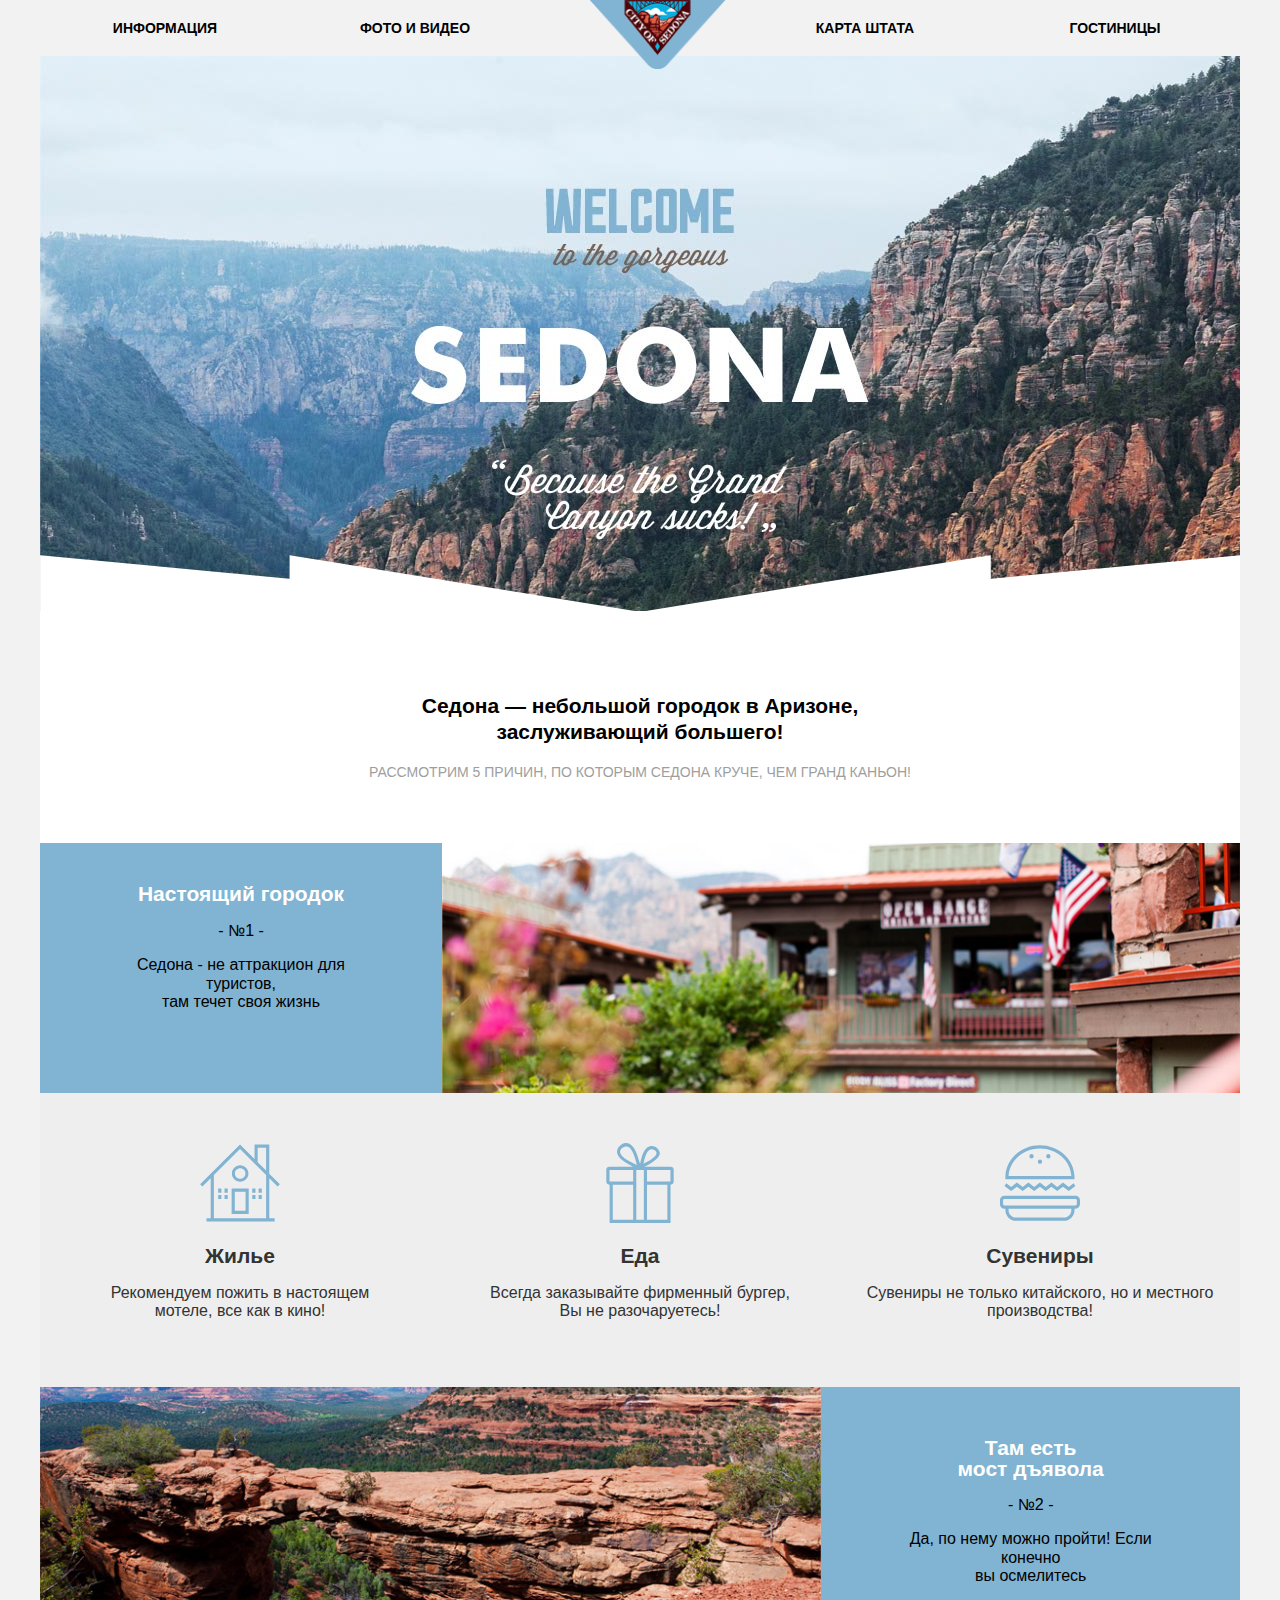
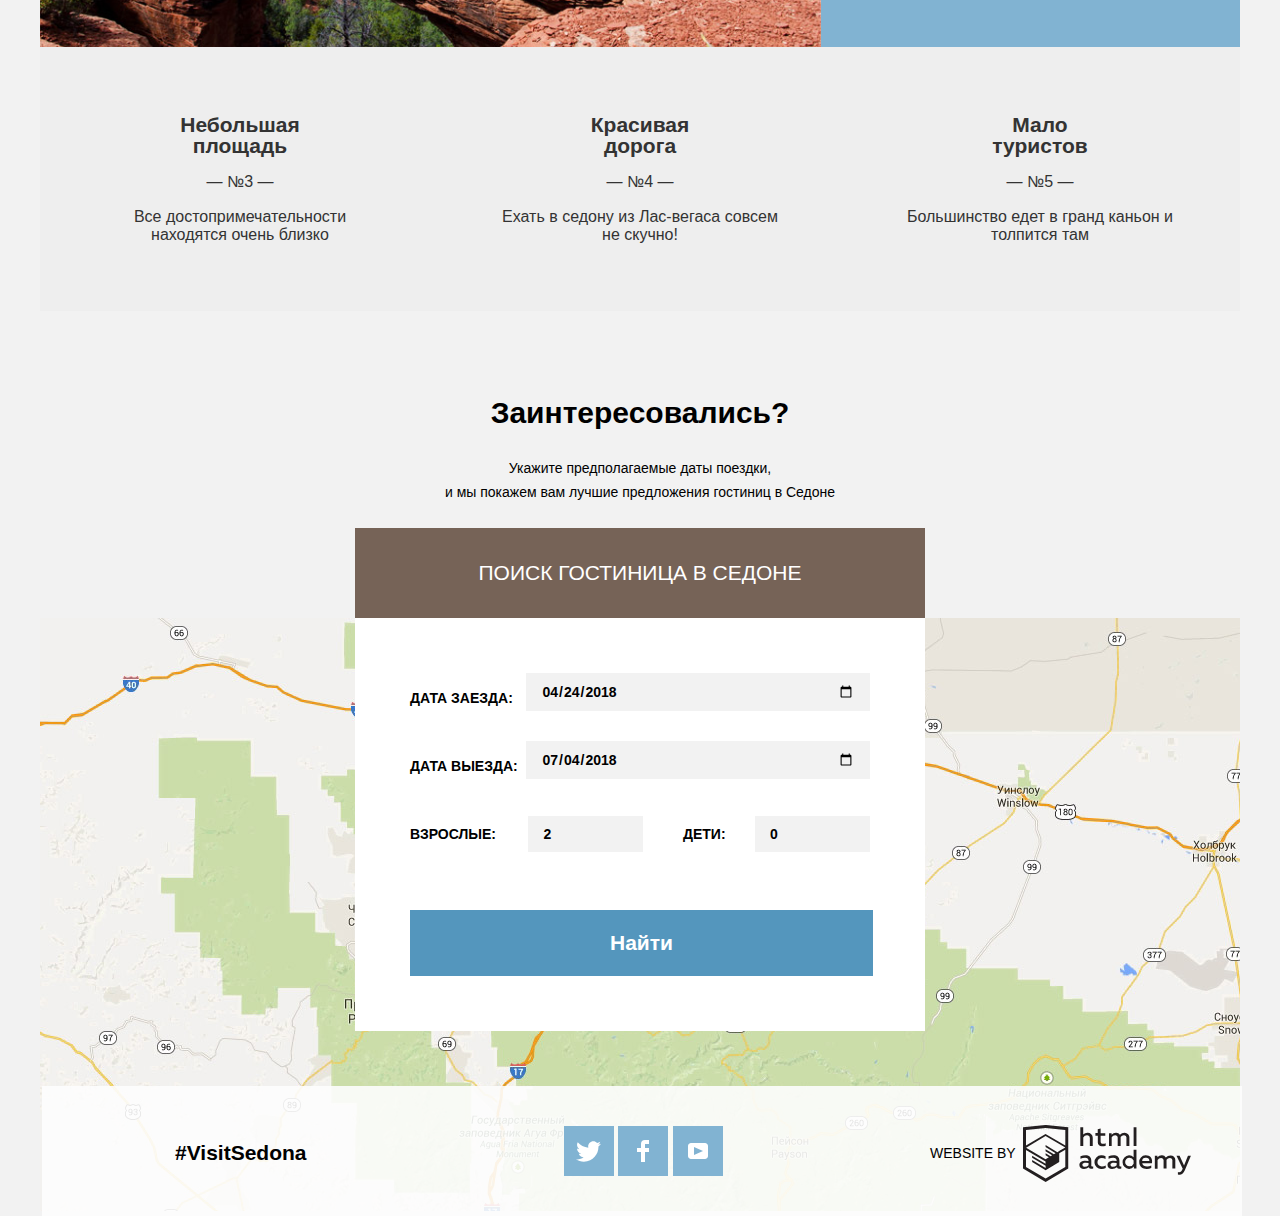
==== commit 1a019b26: "styles" ====
--- a/index.html
+++ b/index.html
@@ -36,7 +36,9 @@
 			<ul class="features">
 			  <li class="feature">
 					<div class="bigFeature">
-					  <img src="img/hotel.jpg" alt="Город" width="512" height="256">
+						<div class="image-containter">
+					  	<img src="img/hotel.jpg" alt="Город">
+						</div>
 					  <div class="about">
 							<h2>Настоящий городок</h2>
 							<p>- №1 -</p>
@@ -65,7 +67,9 @@
 
 				<li class="feature">
 					<div class="bigFeature">
-						<img src="img/stones.jpg" alt="Мост дъявола" width="512" height="256">
+						<div class="image-containter">
+							<img src="img/stones.jpg" alt="Мост дъявола">	
+						</div>
 						<div class="about">
 							<h2>Там есть <br>мост дъявола</h2>
 							<p>- №2 -</p>
--- a/css/style.css
+++ b/css/style.css
@@ -22,6 +22,7 @@
 	position: absolute;
 	top:0;
 	left: 550px;
+	z-index: 10;
 }
 
 .navigation{
@@ -192,20 +193,25 @@
 
 .feature:nth-child(1) .bigFeature img,
 .feature:nth-child(3) .bigFeature img{
+	width: 100%;
+	margin-top:-65px;
+}
+
+.feature:nth-child(1) .bigFeature{
+	display: flex;
+	flex-direction: row-reverse;
+}
+
+.feature:nth-child(3) .bigFeature{
+	display: flex;
+	flex-direction: row;
+}
+
+.image-containter{
 	width: 800px;
-	height: 260px;
-}
-
-.feature:nth-child(1) .bigFeature{
-	display: flex;
-	flex-direction: row-reverse;
-}
-
-.feature:nth-child(3) .bigFeature{
-	display: flex;
-	flex-direction: row;
-}
-
+	height: 100%;
+	overflow: hidden;
+}
 
 
 
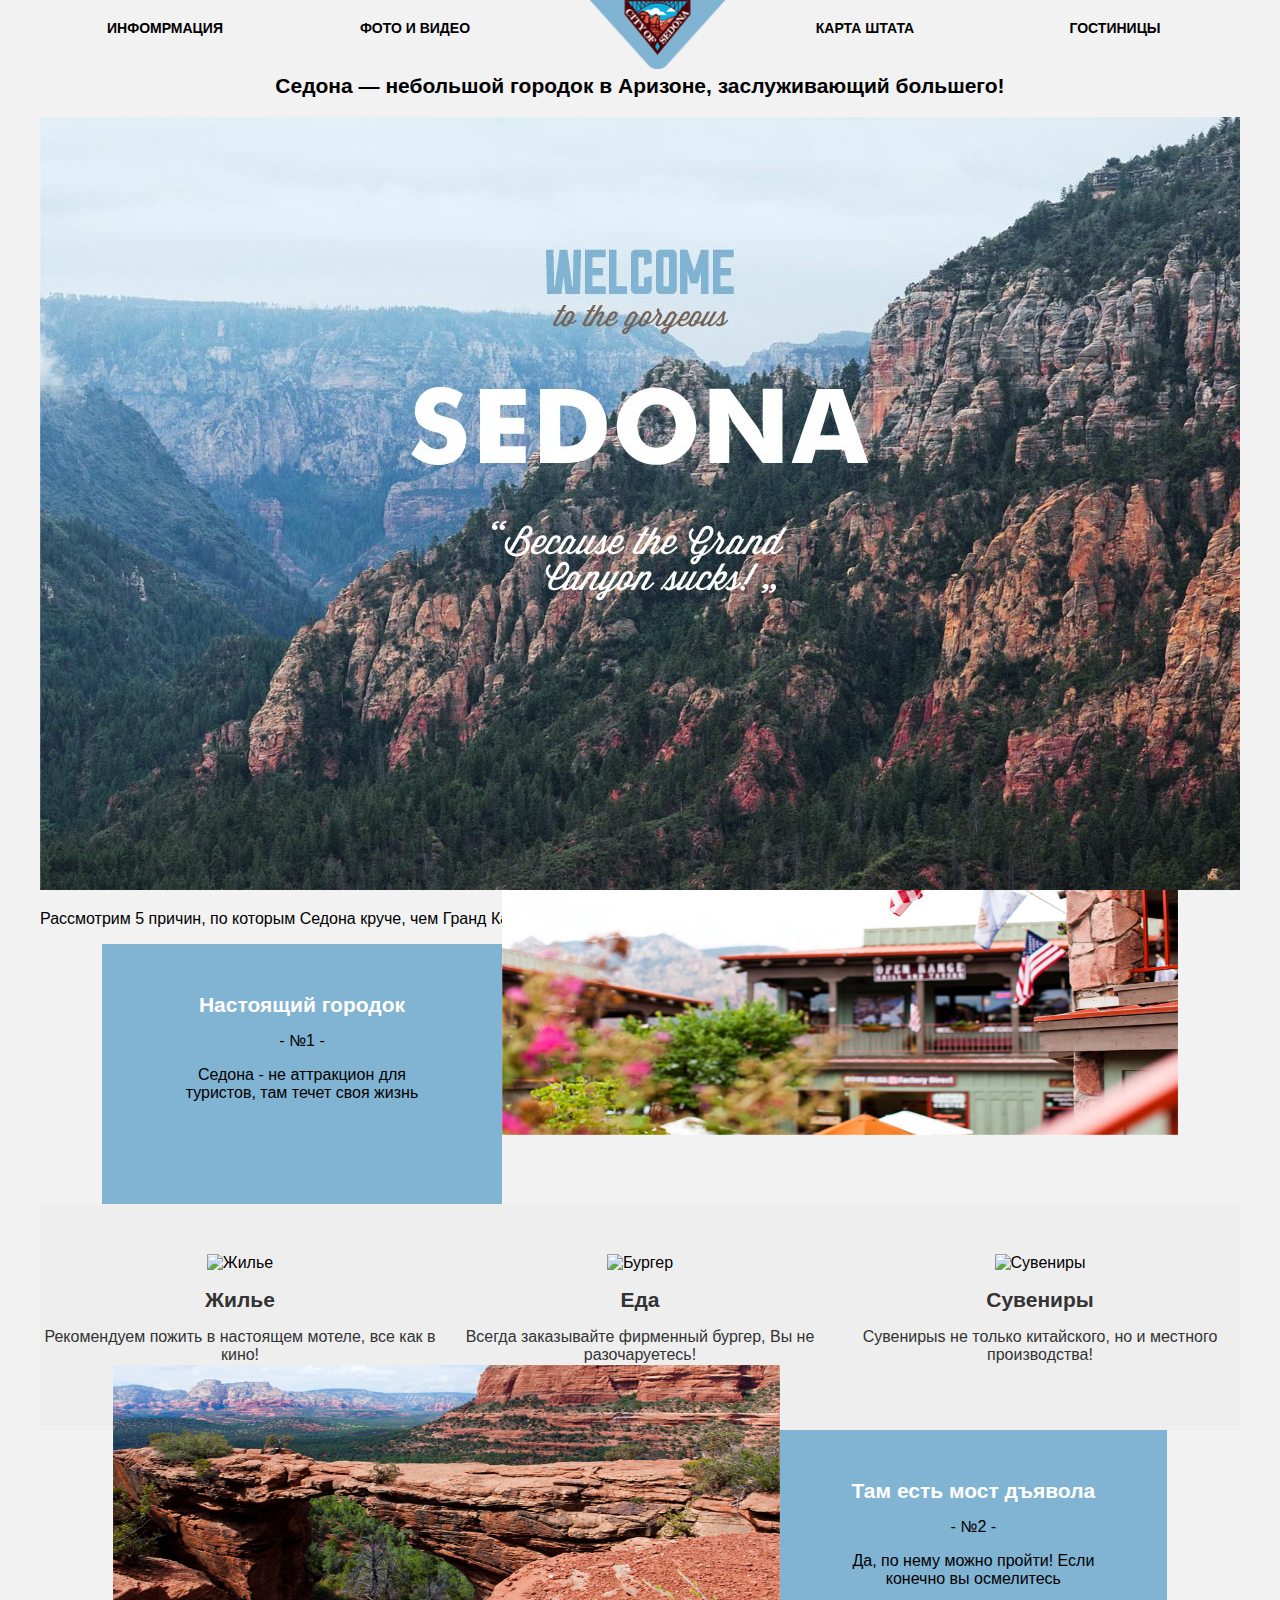
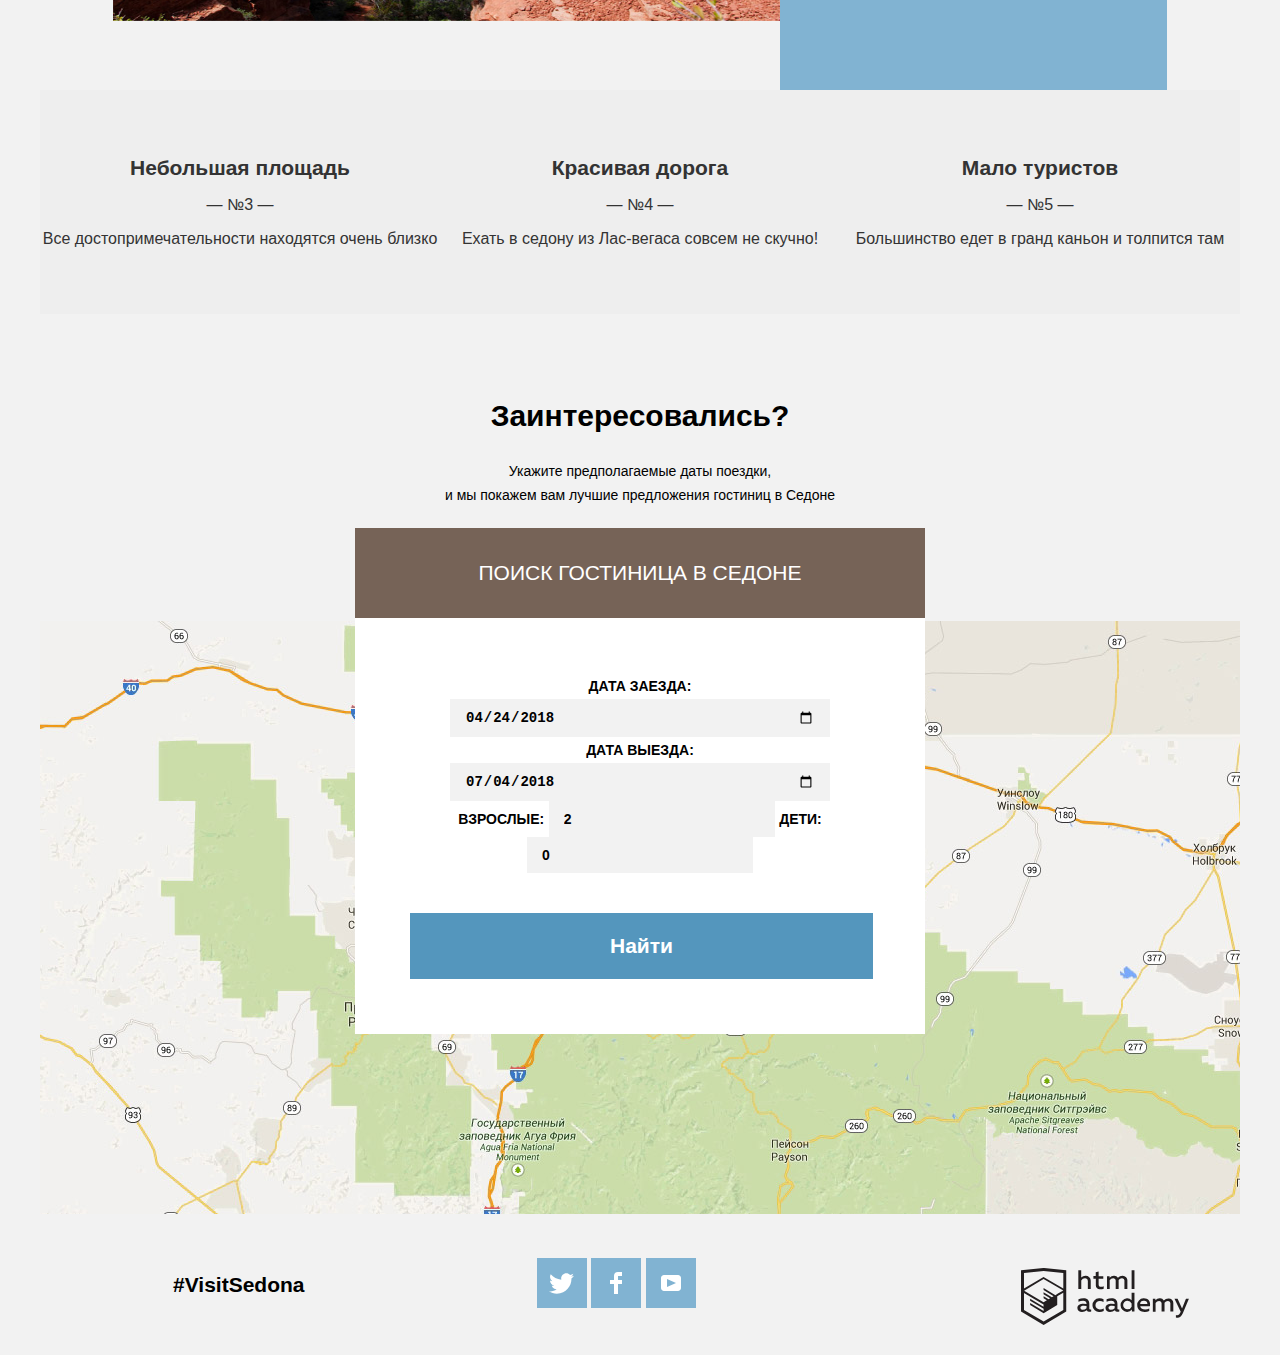
==== commit 2af6314b: "1" ====
--- a/index.html
+++ b/index.html
@@ -1,16 +1,15 @@
-	<!DOCTYPE html>
+<!DOCTYPE html>
 <html lang="ru">
   <head>
     <meta charset="utf-8">
     <title>HTML Academy: Седона</title>
-    <link rel="stylesheet" href="css/normalize.css">
     <link rel="stylesheet" href="css/style.css">
   </head>
   <body>
   	<header>
   	  <nav class="navigation">
   	    <ul>
-		  		<li><a href="#" alt="инфомрмация">Информация</a></li>
+		  		<li><a href="#" alt="инфомрмация">Инфомрмация</a></li>
 	  			<li><a href="#" alt="фото и видео">Фото и видео</a></li>
 	  			<li><a href="#" alt="карта штата">Карта штата</a></li>
 	  			<li><a href="#" alt="rостиницы">Гостиницы</a></li>
@@ -18,81 +17,74 @@
 	  </nav>
 
 	  <img class="logo" src="img/logo.png" alt="Логотип">
+
 	  <section class="mainInfo">
-	  	<img src="img/mainPhoto.jpg" class="mainPhoto" alt="Основное фото" height="510px" width="100%">
-	  	<img src="img/logo-backline.png" class="backlike-img" alt="Бэклайн фото">
-	  	<div class="main-text">
-		  	<h2>Седона — небольшой городок в Аризоне,<br>заслуживающий большего!</h2>
-				<div class="motivationInfo">
-					<p>Рассмотрим 5 причин, по которым Седона круче, чем Гранд Каньон!</p>
-				</div>	
-	  	</div>
+			<h2>Седона — небольшой городок в Аризоне, заслуживающий большего!</h2>
+			<img src="img/mainPhoto.jpg" class="mainPhoto" alt="Основное фото" height="512px">
 	  </section>
 	</header>
   	
 	<main>
+		<h1 class="visually-hidden">Главная страница седоны!</h1>
 		<section class="motivation">
-			<h2 class="visually-hidden">Основные преимущества Седоны</h2>			
+			<h2 class="visually-hidden">Основные преимущества Седоны</h2>
+			<p>Рассмотрим 5 причин, по которым Седона круче, чем Гранд Каньон!</p>
 			<ul class="features">
 			  <li class="feature">
 					<div class="bigFeature">
-						<div class="image-containter">
-					  	<img src="img/hotel.jpg" alt="Город">
-						</div>
+					  <img src="img/hotel.jpg" alt="Город" width="512" height="256">
 					  <div class="about">
 							<h2>Настоящий городок</h2>
 							<p>- №1 -</p>
-							<p>Седона - не аттракцион для туристов, <br>там течет своя жизнь</p>
+							<p>Седона - не аттракцион для туристов, там течет своя жизнь</p>
 					  </div>	
 					</div>
 			  </li>
 
 				<li class="feature">
 					<article class="smallFeature">
-						<img src="img/icon-1.svg" alt="Жилье" width="80" height="80">
+						<img src="" alt="Жилье">
 						<h2>Жилье</h2>
-						<p>Рекомендуем пожить в настоящем <br>мотеле, все как в кино!</p>
+						<p>Рекомендуем пожить в настоящем мотеле, все как в кино!</p>
 					</article>
 					<article class="smallFeature">
-						<img src="img/icon-2.svg" alt="Бургер" width="80" height="80">
+						<img src="" alt="Бургер">
 						<h2>Еда</h2>
-						<p>Всегда заказывайте фирменный бургер,<br> Вы не разочаруетесь!</p>
+						<p>Всегда заказывайте фирменный бургер, Вы не разочаруетесь!</p>
 					</article>
 					<article class="smallFeature">
-						<img src="img/icon-3.svg" alt="Сувениры" width="80" height="80">
+						<img src="" alt="Сувениры">
 						<h2>Сувениры</h2>
-						<p>Сувениры не только китайского, но и местного <br>производства!</p>
+						<p>Сувенирыs не только китайского, но и местного производства!</p>
 					</article>
 				</li>
 
 				<li class="feature">
 					<div class="bigFeature">
-						<div class="image-containter">
-							<img src="img/stones.jpg" alt="Мост дъявола">	
-						</div>
+						<img src="img/stones.jpg" alt="Мост дъявола" width="512" height="256">
 						<div class="about">
-							<h2>Там есть <br>мост дъявола</h2>
+							<h2>Там есть мост дъявола</h2>
 							<p>- №2 -</p>
-							<p>Да, по нему можно пройти! Если конечно <br>вы осмелитесь</p>
+							<p>Да, по нему можно пройти! Если конечно вы осмелитесь</p>
 						</div>
 					</div>
 				</li>
 
 				<li class="feature">
 					<div class="smallFeature">
-						<h2>Небольшая<br>площадь</h2>
+						<h2>Небольшая площадь</h2>
 						<p>— №3 —</p>
-						<p>Все достопримечательности<br>находятся очень близко</p>
+						<p>Все достопримечательности находятся очень близко</p>
 					</div>
 					<div class="smallFeature">
-						<h2>Красивая<br>дорога</h2>
+						<h2>Красивая дорога</h2>
 						<p>— №4 —</p> 
-						<p>Ехать в седону из Лас-вегаса совсем <br>не скучно!</p>
+						<p>Ехать в седону из Лас-вегаса совсем не скучно!</p>
 					</div>
 					<div class="smallFeature">
-						<h2>Мало<br>туристов</h2> 
+						<h2>Мало туристов</h2> 
 						<p>— №5 —</p>
-						<p>Большинство едет в гранд каньон и <br>толпится там</p>
+						<p>Большинство едет в гранд каньон и толпится там</p>
 					</div>
 				</li>
 				</ul>
@@ -106,24 +98,16 @@
 						<button type="button" id="showFilter" alt="Показать форму поиска">Поиск гостиница в седоне</button>
 						<form class="searchHotel" action="" method="post">
 							<h2 class="visually-hidden">Форма для бронирования гостиницы</h2>
-							<div class="date-selector">
-								<label for="date-field">Дата заезда:</label>
-								<input type="date" name="date-in" id="date-in-field" value="2018-04-24">	
-							</div>
-							<div class="date-selector"> 
-								<label for="date-out-field">Дата выезда:</label>
-								<input type="date" name="date-out" id ="date-out-field" value="2018-07-04">	
-							</div>
-							<div class="count-selector">
-								<div class="man-container">
-									<label for="man-count-field">Взрослые:</label>
-									<input type="number" id="man-count-field" name="manCount" step="1" min="0" value="2">	
-								</div>
-								<div class="child-container">
-									<label for="child-count-field">Дети:</label>
-									<input type="number" id="child-count-field" name="childCount" step="1" min="0" value="0">	
-								</div>
-							</div>
+							<label for="date-field">Дата заезда:</label>
+							<input type="date" name="date-in" id="date-in-field" value="2018-04-24">
+							<br>
+							<label for="date-out-field">Дата выезда:</label>
+							<input type="date" name="date-out" id ="date-out-field" value="2018-07-04">
+							<br>
+							<label for="man-count-field">Взрослые:</label>
+							<input type="number" id="man-count-field" name="manCount" step="1" min="0" value="2">
+							<label for="child-count-field">Дети:</label>
+							<input type="number" id="child-count-field" name="childCount" step="1" min="0" value="0">
 							<br>
 							<input type="submit" name="submit" id = "search-submit" value="Найти">
 						</form>	
@@ -131,23 +115,27 @@
 			</section>
 
 			<section class="location">
-				<img src="img/map.jpg" alt="Карта">
+				<img src="img/map.jpg" alt="Карта" width="100%">
 			</section>
+				
+			
+			
+
   	</main>
 
-  	<footer class="main-footer">
-  			<section class="hashTag">#VisitSedona</section>
-	      <section class="socials">
-	         <h2 class="visually-hidden">Социальные сети</h2>
-	         <a href="#" class="social tw-btn" alt="Твиттер"></a>
-	         <a href="#" class="social fb-btn" alt="фейсбук"></a>
-	         <a href="#" class="social yt-btn" alt="ютуб"></a>
-	      </section> 
-	      
-	      <section class="copyRight"> 
-	        <p>WEBSITE BY</p>
-	        <a href="https://htmlacademy.ru/intensive/htmlcss" alt="Главная страница"></a>
-	      </section>       		
+  	<footer>
+	  <section class="hashTag">#VisitSedona</section>
+
+  	  <section class="social">
+  	  	 <h2 class="visually-hidden">Социальные сети</h2>
+         <a href="#" class="social tw-btn" alt="Твиттер"></a>
+         <a href="#" class="social fb-btn" alt="фейсбук"></a>
+         <a href="#" class="social yt-btn" alt="ютуб"></a>
+      </section> 
+			
+  	  <section class="copyRight"> 
+  	  	<a href="#" alt="Главная страница"></a>
+      </section>
   	</footer>
   </body>
 </html>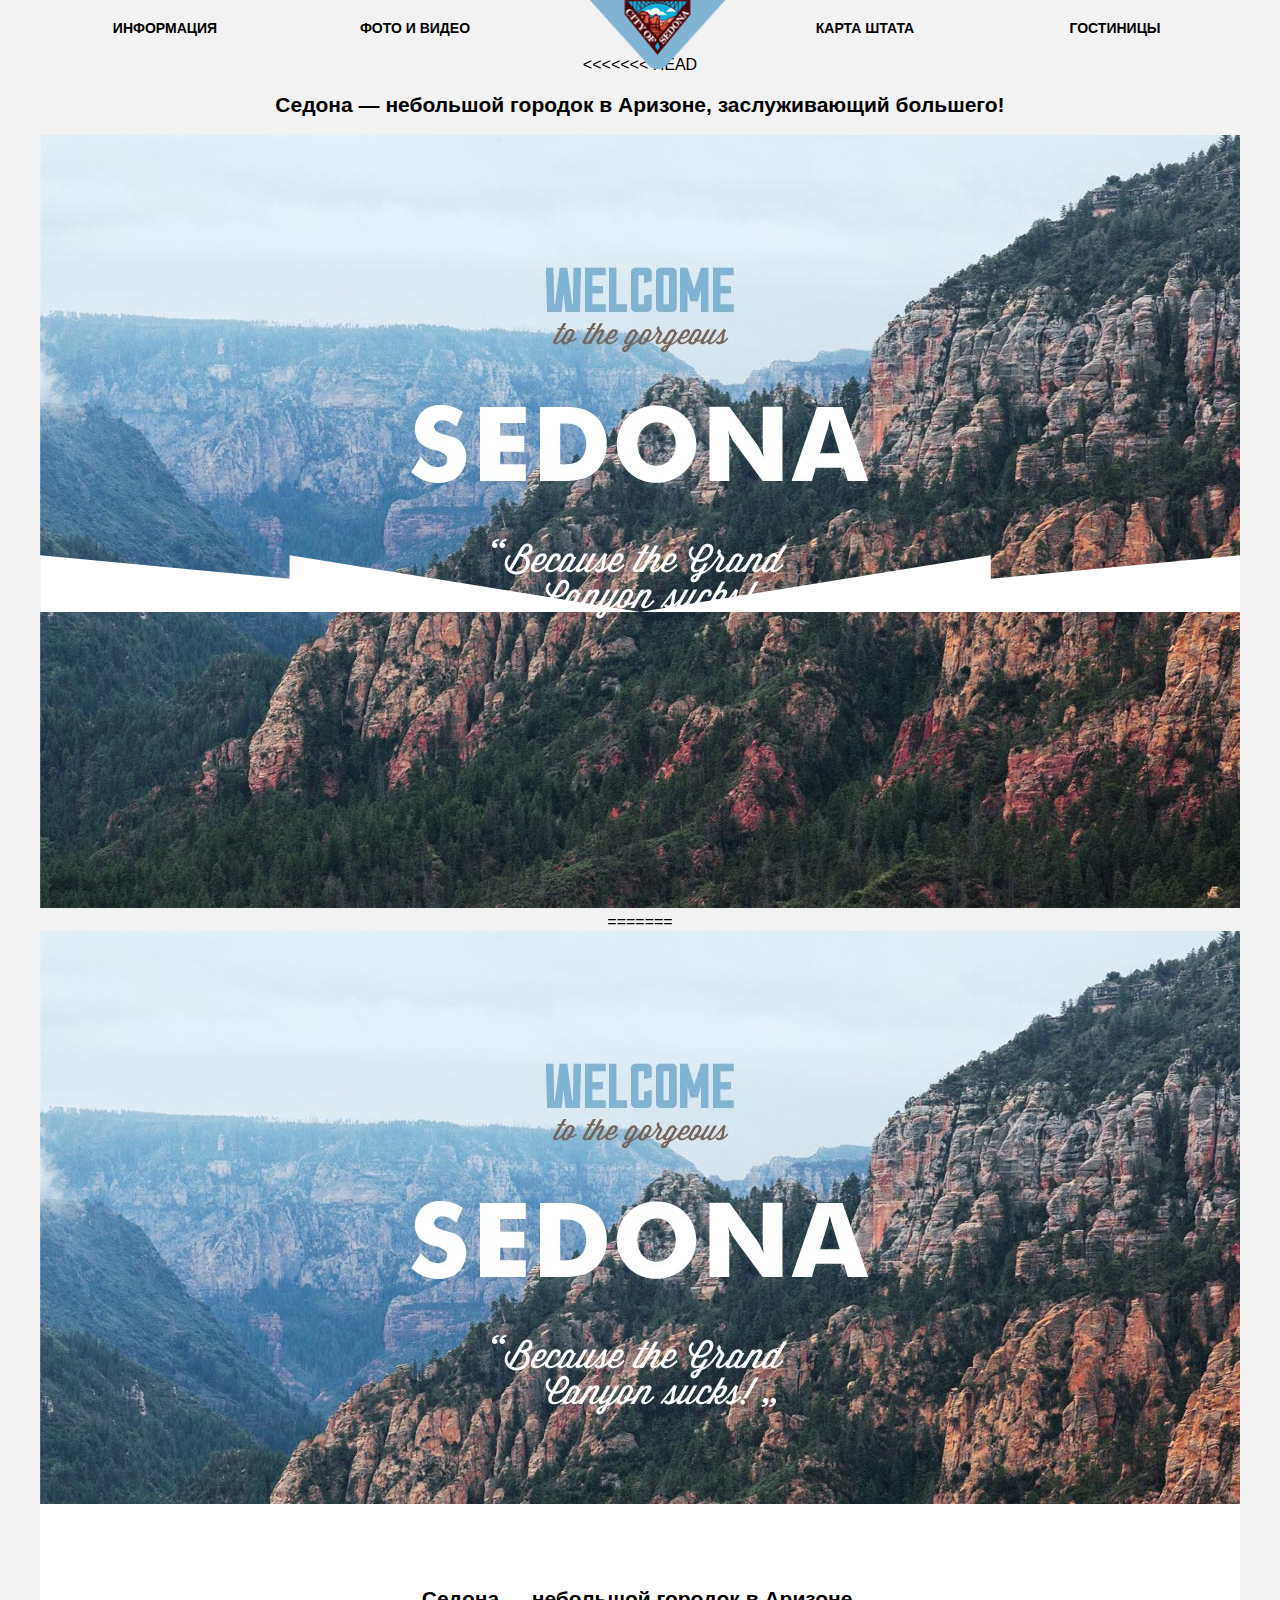
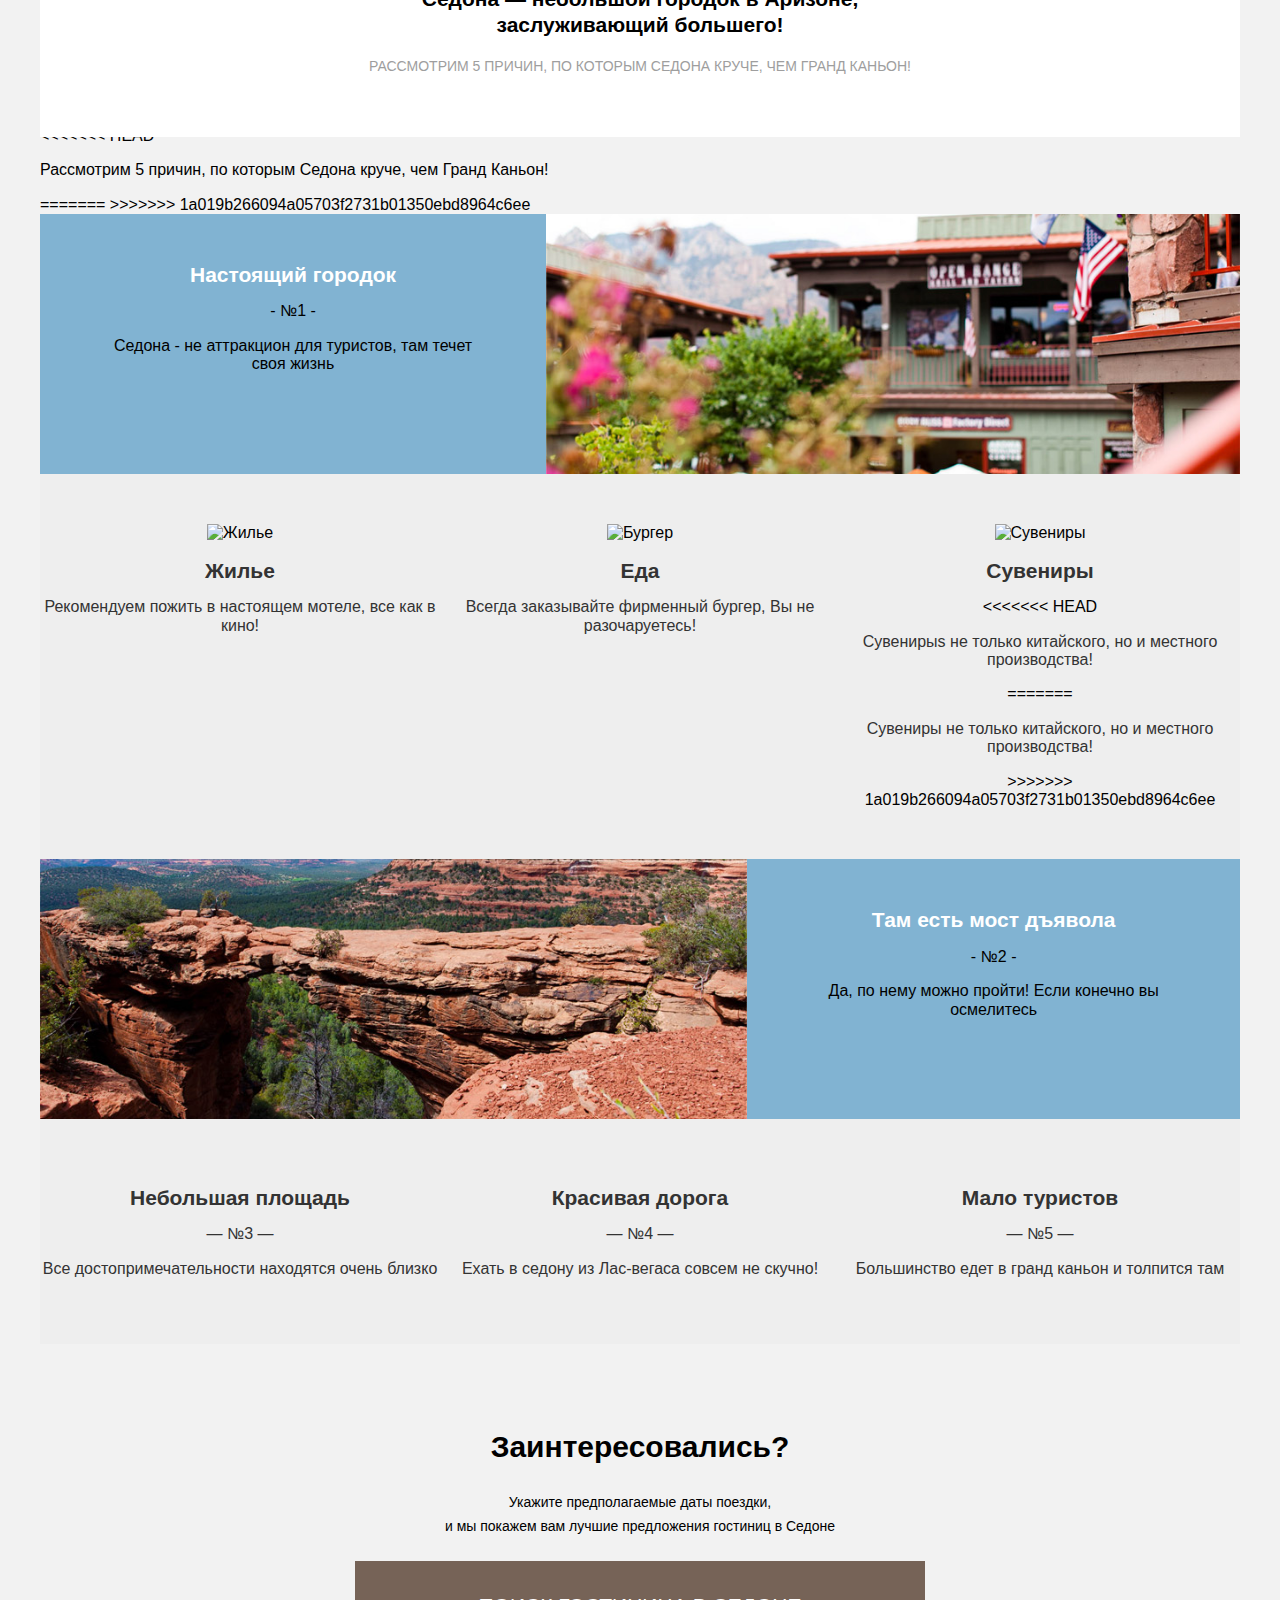
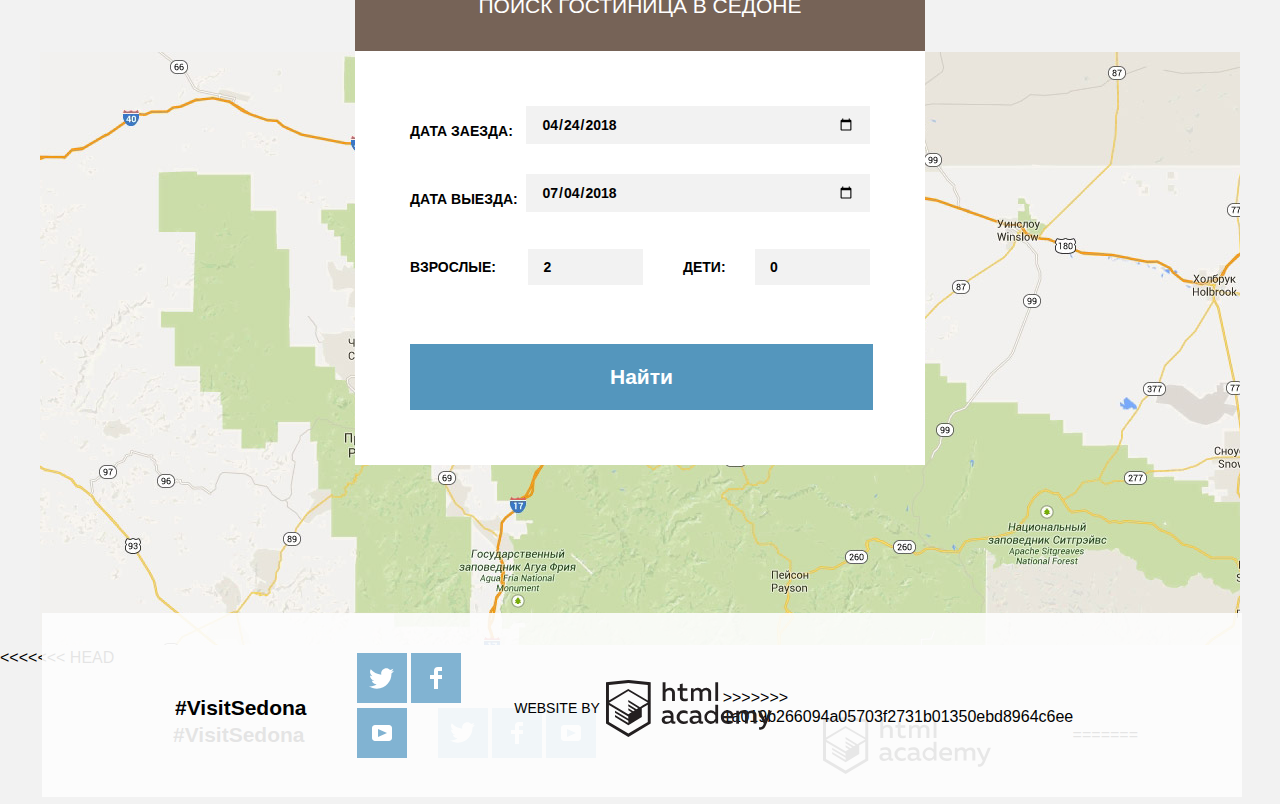
==== commit 34d217b4: "Merge branch 'master' of https://github.com/Firstclass37/644097-sedona" ====
--- a/index.html
+++ b/index.html
@@ -3,13 +3,14 @@
   <head>
     <meta charset="utf-8">
     <title>HTML Academy: Седона</title>
+    <link rel="stylesheet" href="css/normalize.css">
     <link rel="stylesheet" href="css/style.css">
   </head>
   <body>
   	<header>
   	  <nav class="navigation">
   	    <ul>
-		  		<li><a href="#" alt="инфомрмация">Инфомрмация</a></li>
+		  		<li><a href="#" alt="инфомрмация">Информация</a></li>
 	  			<li><a href="#" alt="фото и видео">Фото и видео</a></li>
 	  			<li><a href="#" alt="карта штата">Карта штата</a></li>
 	  			<li><a href="#" alt="rостиницы">Гостиницы</a></li>
@@ -17,22 +18,38 @@
 	  </nav>
 
 	  <img class="logo" src="img/logo.png" alt="Логотип">
-
 	  <section class="mainInfo">
+<<<<<<< HEAD
 			<h2>Седона — небольшой городок в Аризоне, заслуживающий большего!</h2>
 			<img src="img/mainPhoto.jpg" class="mainPhoto" alt="Основное фото" height="512px">
+=======
+	  	<img src="img/mainPhoto.jpg" class="mainPhoto" alt="Основное фото" height="510px" width="100%">
+	  	<img src="img/logo-backline.png" class="backlike-img" alt="Бэклайн фото">
+	  	<div class="main-text">
+		  	<h2>Седона — небольшой городок в Аризоне,<br>заслуживающий большего!</h2>
+				<div class="motivationInfo">
+					<p>Рассмотрим 5 причин, по которым Седона круче, чем Гранд Каньон!</p>
+				</div>	
+	  	</div>
+>>>>>>> 1a019b266094a05703f2731b01350ebd8964c6ee
 	  </section>
 	</header>
   	
 	<main>
 		<h1 class="visually-hidden">Главная страница седоны!</h1>
 		<section class="motivation">
+<<<<<<< HEAD
 			<h2 class="visually-hidden">Основные преимущества Седоны</h2>
 			<p>Рассмотрим 5 причин, по которым Седона круче, чем Гранд Каньон!</p>
+=======
+			<h2 class="visually-hidden">Основные преимущества Седоны</h2>			
+>>>>>>> 1a019b266094a05703f2731b01350ebd8964c6ee
 			<ul class="features">
 			  <li class="feature">
 					<div class="bigFeature">
-					  <img src="img/hotel.jpg" alt="Город" width="512" height="256">
+						<div class="image-containter">
+					  	<img src="img/hotel.jpg" alt="Город">
+						</div>
 					  <div class="about">
 							<h2>Настоящий городок</h2>
 							<p>- №1 -</p>
@@ -55,13 +72,19 @@
 					<article class="smallFeature">
 						<img src="" alt="Сувениры">
 						<h2>Сувениры</h2>
+<<<<<<< HEAD
 						<p>Сувенирыs не только китайского, но и местного производства!</p>
+=======
+						<p>Сувениры не только китайского, но и местного <br>производства!</p>
+>>>>>>> 1a019b266094a05703f2731b01350ebd8964c6ee
 					</article>
 				</li>
 
 				<li class="feature">
 					<div class="bigFeature">
-						<img src="img/stones.jpg" alt="Мост дъявола" width="512" height="256">
+						<div class="image-containter">
+							<img src="img/stones.jpg" alt="Мост дъявола">	
+						</div>
 						<div class="about">
 							<h2>Там есть мост дъявола</h2>
 							<p>- №2 -</p>
@@ -98,16 +121,24 @@
 						<button type="button" id="showFilter" alt="Показать форму поиска">Поиск гостиница в седоне</button>
 						<form class="searchHotel" action="" method="post">
 							<h2 class="visually-hidden">Форма для бронирования гостиницы</h2>
-							<label for="date-field">Дата заезда:</label>
-							<input type="date" name="date-in" id="date-in-field" value="2018-04-24">
-							<br>
-							<label for="date-out-field">Дата выезда:</label>
-							<input type="date" name="date-out" id ="date-out-field" value="2018-07-04">
-							<br>
-							<label for="man-count-field">Взрослые:</label>
-							<input type="number" id="man-count-field" name="manCount" step="1" min="0" value="2">
-							<label for="child-count-field">Дети:</label>
-							<input type="number" id="child-count-field" name="childCount" step="1" min="0" value="0">
+							<div class="date-selector">
+								<label for="date-field">Дата заезда:</label>
+								<input type="date" name="date-in" id="date-in-field" value="2018-04-24">	
+							</div>
+							<div class="date-selector"> 
+								<label for="date-out-field">Дата выезда:</label>
+								<input type="date" name="date-out" id ="date-out-field" value="2018-07-04">	
+							</div>
+							<div class="count-selector">
+								<div class="man-container">
+									<label for="man-count-field">Взрослые:</label>
+									<input type="number" id="man-count-field" name="manCount" step="1" min="0" value="2">	
+								</div>
+								<div class="child-container">
+									<label for="child-count-field">Дети:</label>
+									<input type="number" id="child-count-field" name="childCount" step="1" min="0" value="0">	
+								</div>
+							</div>
 							<br>
 							<input type="submit" name="submit" id = "search-submit" value="Найти">
 						</form>	
@@ -115,14 +146,11 @@
 			</section>
 
 			<section class="location">
-				<img src="img/map.jpg" alt="Карта" width="100%">
+				<img src="img/map.jpg" alt="Карта">
 			</section>
-				
-			
-			
-
   	</main>
 
+<<<<<<< HEAD
   	<footer>
 	  <section class="hashTag">#VisitSedona</section>
 
@@ -136,6 +164,21 @@
   	  <section class="copyRight"> 
   	  	<a href="#" alt="Главная страница"></a>
       </section>
+=======
+  	<footer class="main-footer">
+  			<section class="hashTag">#VisitSedona</section>
+	      <section class="socials">
+	         <h2 class="visually-hidden">Социальные сети</h2>
+	         <a href="#" class="social tw-btn" alt="Твиттер"></a>
+	         <a href="#" class="social fb-btn" alt="фейсбук"></a>
+	         <a href="#" class="social yt-btn" alt="ютуб"></a>
+	      </section> 
+	      
+	      <section class="copyRight"> 
+	        <p>WEBSITE BY</p>
+	        <a href="https://htmlacademy.ru/intensive/htmlcss" alt="Главная страница"></a>
+	      </section>       		
+>>>>>>> 1a019b266094a05703f2731b01350ebd8964c6ee
   	</footer>
   </body>
 </html>